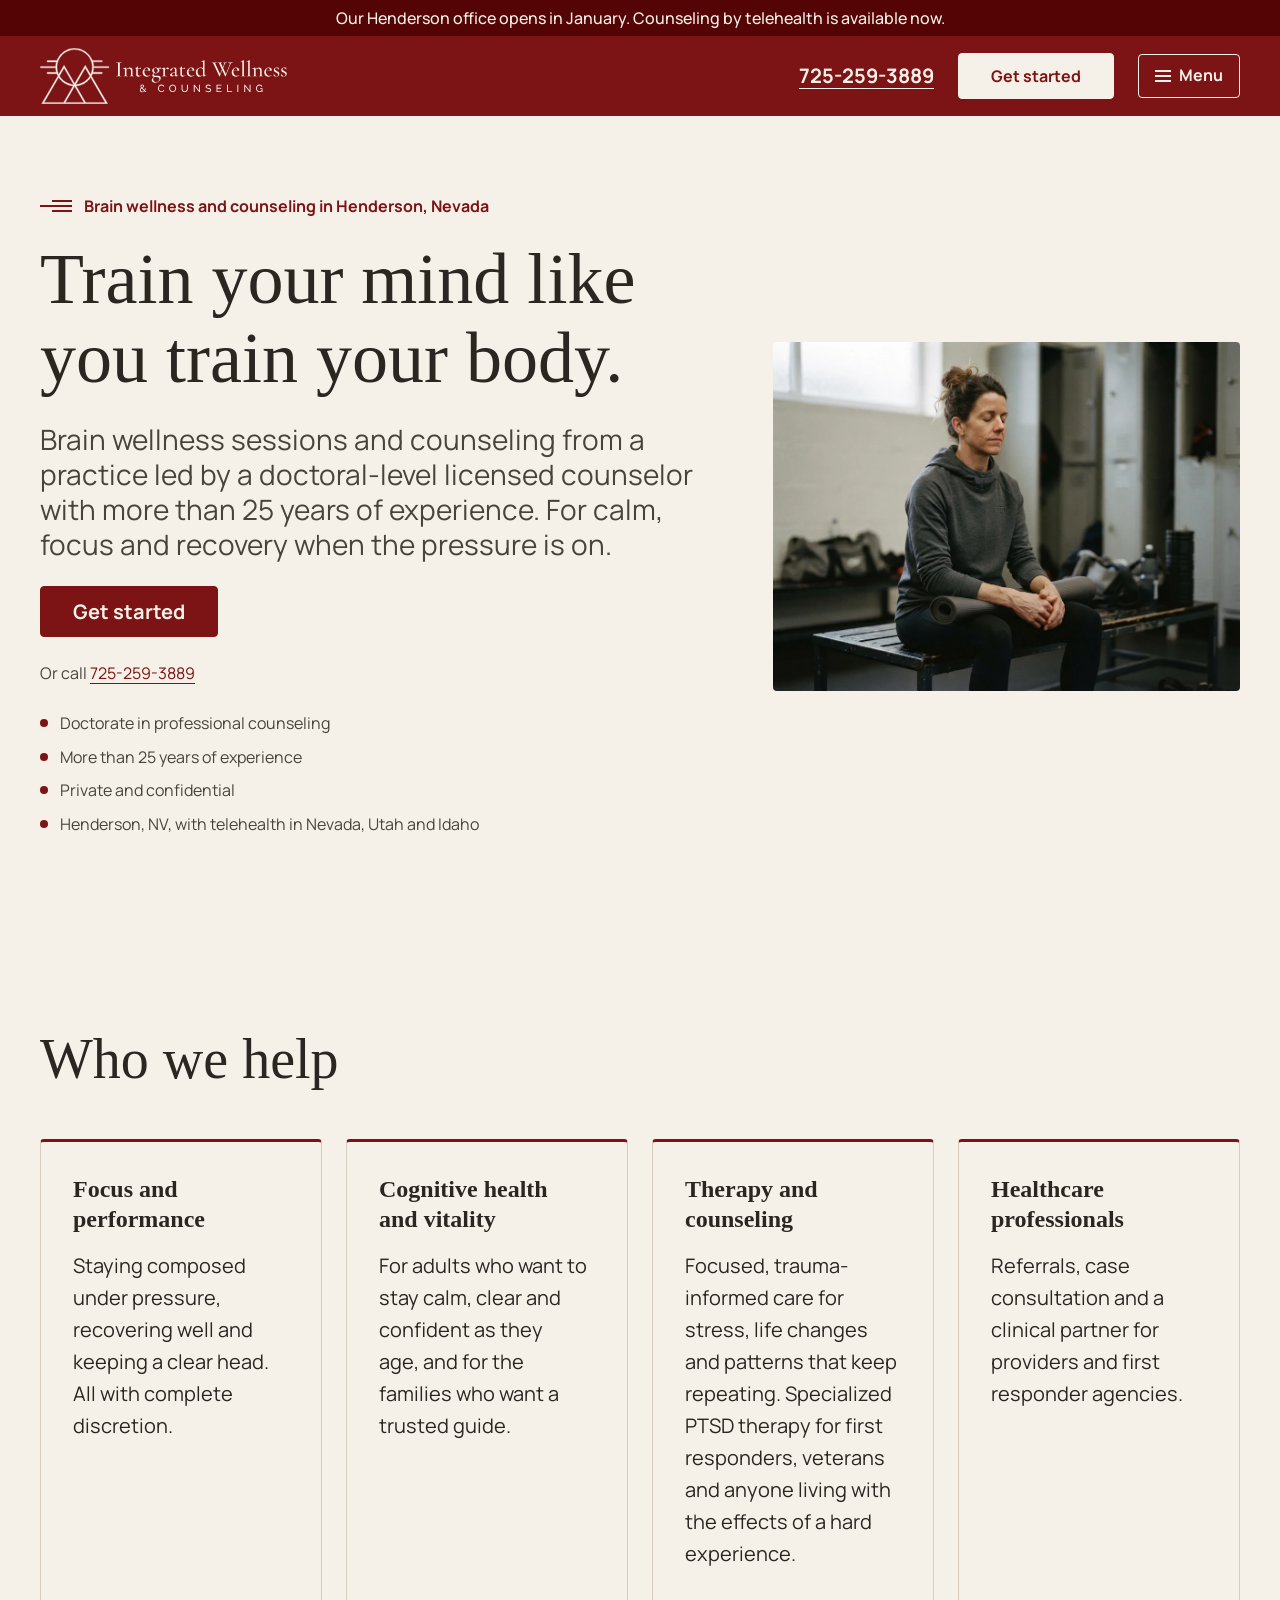
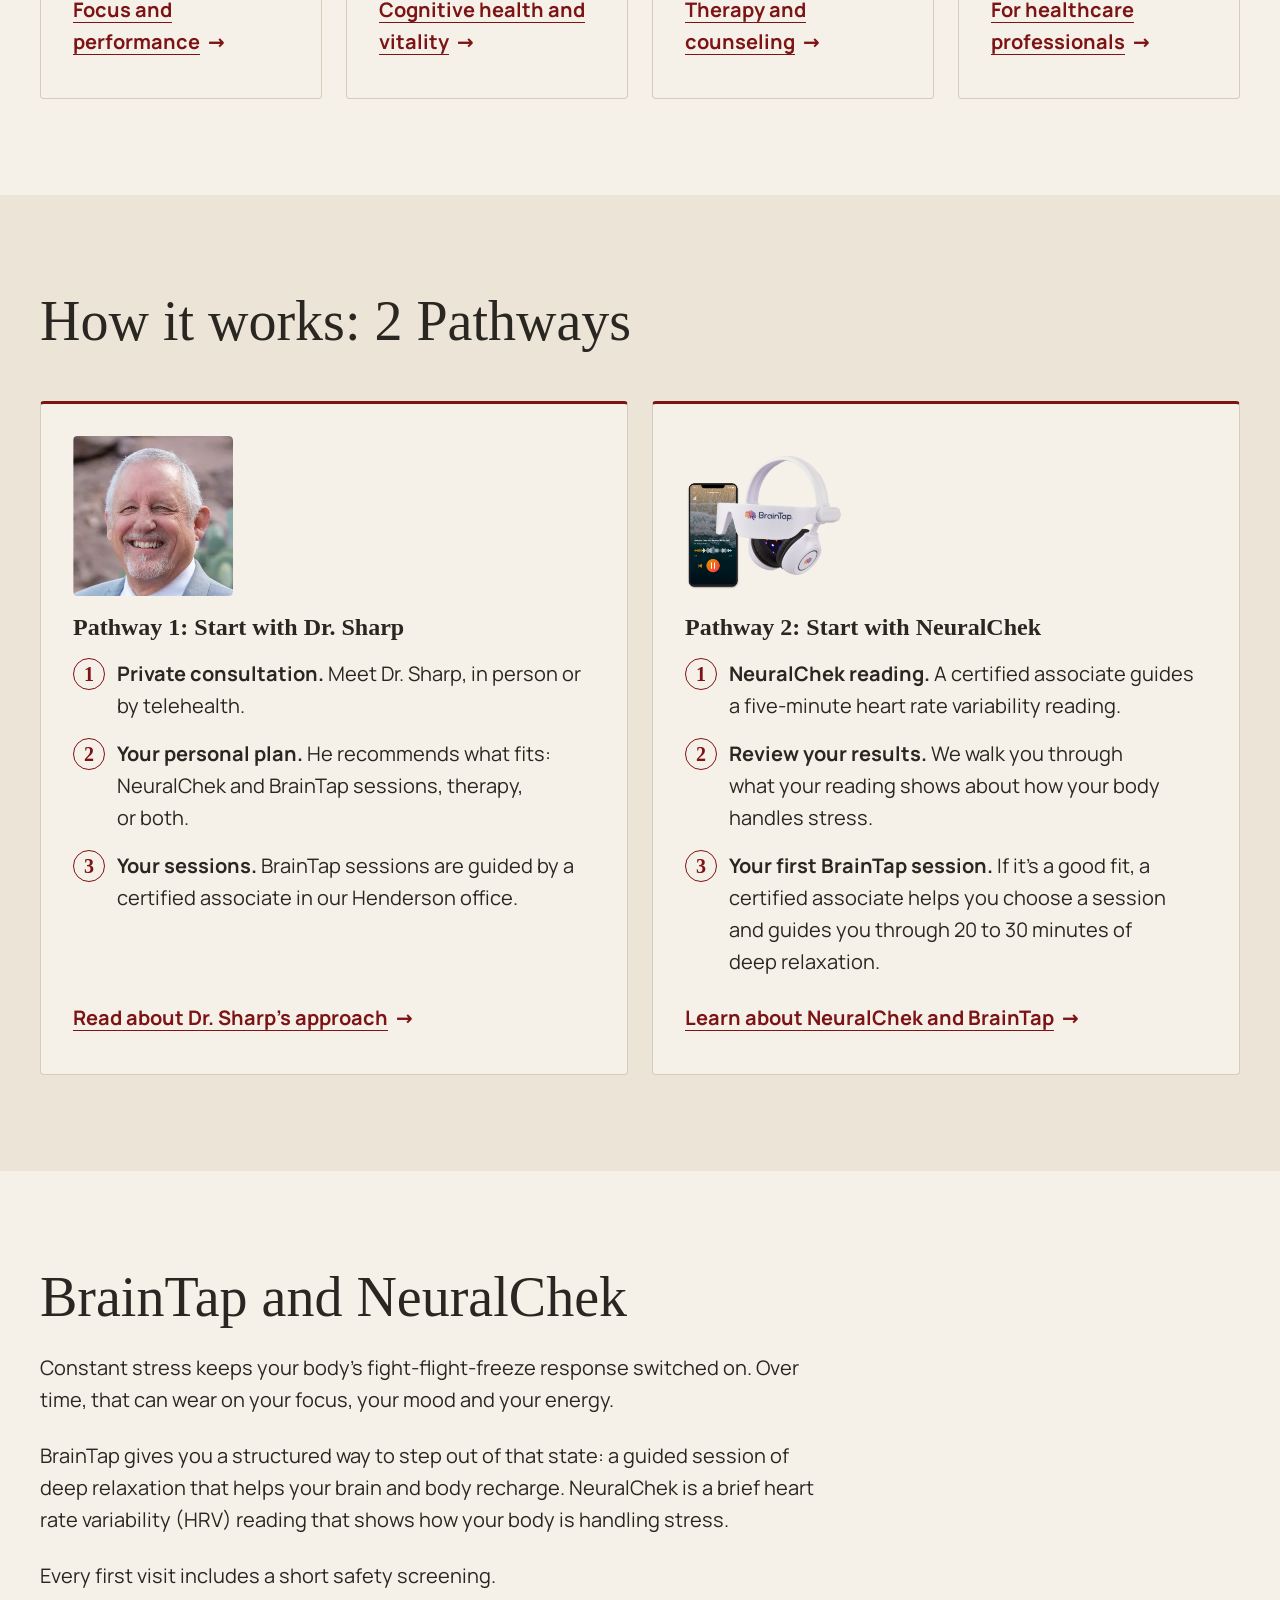
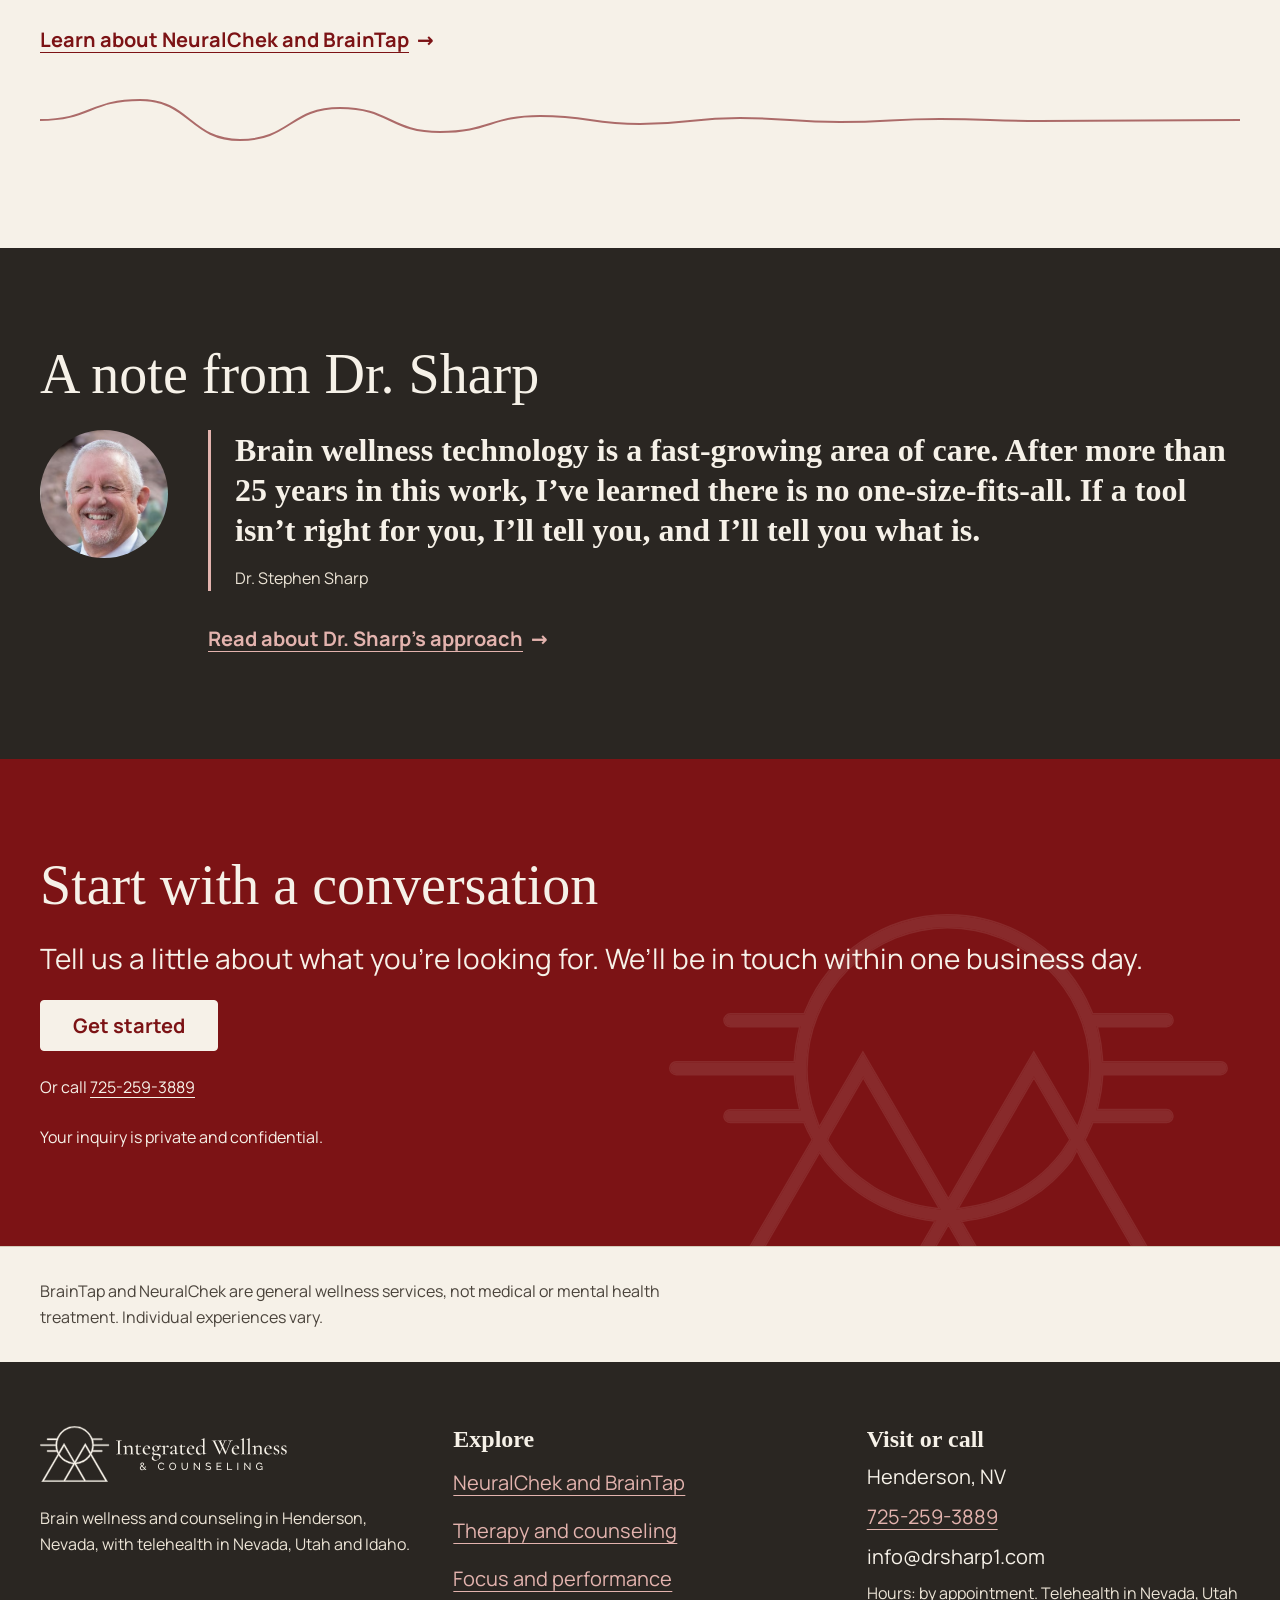
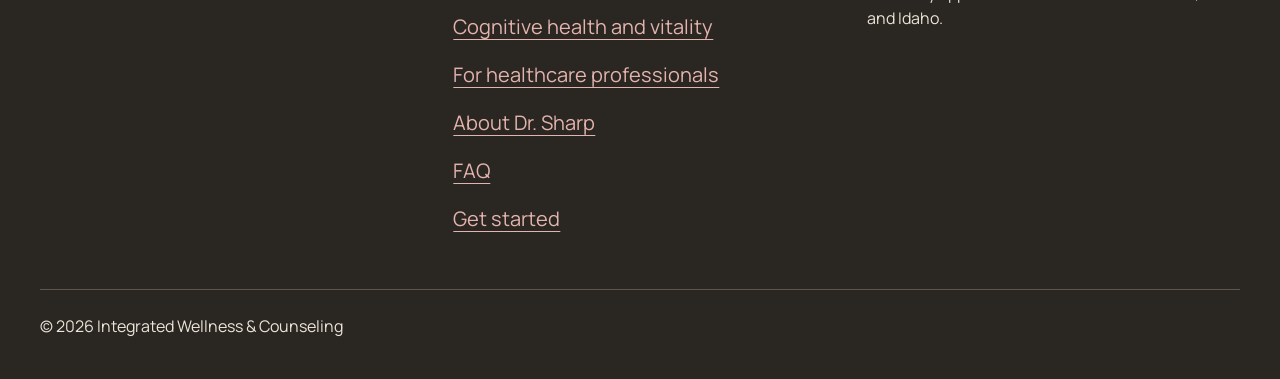
==== index.html @ 3d9bcf51 "AI images" ====
<!doctype html>
<html lang="en">
<head>
  <meta charset="utf-8">
  <meta name="viewport" content="width=device-width, initial-scale=1, viewport-fit=cover">
  <title>Brain Wellness and Counseling in Henderson, NV | Dr. Stephen Sharp</title>
  <meta name="claude:viewport-fit-sides" content="cover">
  <meta name="description" content="Brain wellness sessions (NeuralChek and BrainTap) and counseling with Dr. Stephen Sharp, a doctoral-level licensed counselor in Henderson, Nevada. Telehealth in Nevada, Utah and Idaho.">
  <link rel="canonical" href="https://drsharp.org/">
  <meta name="theme-color" content="#7c1315">
  <meta name="format-detection" content="telephone=no">

  <link rel="preload" href="assets/fonts/cormorant-garamond-var.woff2" as="font" type="font/woff2" crossorigin>
  <link rel="preload" href="assets/fonts/manrope-var.woff2" as="font" type="font/woff2" crossorigin>
  <link rel="stylesheet" href="assets/css/styles.css">
  <script src="assets/js/main.js" defer></script>

  <link rel="icon" href="favicon.ico" sizes="32x32">
  <link rel="apple-touch-icon" href="apple-touch-icon.png">
  <link rel="manifest" href="site.webmanifest">

  <!-- TODO: add assets/img/og-image.jpg (1200x630) before launch -->
  <meta property="og:type" content="website">
  <meta property="og:site_name" content="Integrated Wellness &amp; Counseling">
  <meta property="og:title" content="Train your mind like you train your body">
  <meta property="og:description" content="Brain wellness sessions (NeuralChek and BrainTap) and counseling with Dr. Stephen Sharp, a doctoral-level licensed counselor in Henderson, Nevada. Telehealth in Nevada, Utah and Idaho.">
  <meta property="og:url" content="https://drsharp.org/">
  <meta property="og:image" content="https://drsharp.org/assets/img/og-image.jpg">
  <meta property="og:locale" content="en_US">
  <meta name="twitter:card" content="summary_large_image">
  <script type="application/ld+json">
  {
    "@context": "https://schema.org",
    "@type": "LocalBusiness",
    "@id": "https://drsharp.org/#practice",
    "name": "Integrated Wellness & Counseling",
    "description": "Brain wellness sessions (NeuralChek and BrainTap) and counseling in Henderson, Nevada, with telehealth in Nevada, Utah and Idaho.",
    "url": "https://drsharp.org/",
    "logo": "https://drsharp.org/assets/img/logo.png",
    "telephone": "+1-725-259-3889",
    "faxNumber": "+1-928-496-2093",
    "address": {
      "@type": "PostalAddress",
      "addressLocality": "Henderson",
      "addressRegion": "NV",
      "addressCountry": "US"
    },
    "areaServed": [
      {
        "@type": "State",
        "name": "Nevada"
      },
      {
        "@type": "State",
        "name": "Utah"
      },
      {
        "@type": "State",
        "name": "Idaho"
      }
    ],
    "paymentAccepted": "Credit card, PayPal, Zelle, Venmo",
    "founder": {
      "@id": "https://drsharp.org/about.html#dr-sharp"
    }
  }
  </script>
</head>
<body>
  <a class="skip-link" href="#main">Skip to main content</a>

  <div class="site-banner"><p class="container">Our Henderson office opens in January. Counseling by telehealth is available now.</p></div>
  <!-- CONFIRM: January opening -->
  <header class="site-header theme-brand">
    <div class="container site-header__bar">
      <!-- Mark alone on phones, full logo from 768px; the browser loads only one -->
      <a class="site-header__logo" href="index.html">
        <picture>
          <source media="(min-width: 48em)" srcset="assets/img/logo-reversed.svg" width="332" height="75">
          <img src="assets/img/mark-reversed.svg" alt="Integrated Wellness &amp; Counseling, home" width="93" height="75">
        </picture>
      </a>

      <button class="menu-toggle" type="button" aria-expanded="false" aria-controls="site-nav" hidden>
        <span class="menu-toggle__icon" aria-hidden="true"></span>
        Menu
      </button>

      <nav class="site-nav" id="site-nav" aria-label="Main">
        <ul class="site-nav__list" role="list">
          <li><a href="neuralchek-braintap.html">NeuralChek and BrainTap</a></li><li><a href="therapy-counseling.html">Therapy</a></li><li class="nav-group"><button class="nav-group__toggle" type="button" aria-expanded="true" aria-controls="nav-who">Who we help</button><ul class="nav-group__list" id="nav-who" role="list"><li><a href="focus-performance.html">Focus and performance</a></li><li><a href="cognitive-health.html">Cognitive health and vitality</a></li><li><a href="healthcare-professionals.html">For healthcare professionals</a></li></ul></li><li><a href="about.html">About</a></li><li><a href="faq.html">FAQ</a></li>
          <li class="site-nav__cta"><a class="btn" href="get-started.html">Get started</a></li>
        </ul>
      </nav>

      <a class="site-header__call" href="tel:+17252593889">725-259-3889</a>

      <a class="btn site-header__cta" href="get-started.html">Get started</a>
    </div>
  </header>

  <main id="main">
<section class="hero" aria-labelledby="page-title">
  <div class="container split split--wide-text">
    <div class="stack">
      <p class="eyebrow">Brain wellness and counseling in Henderson, Nevada</p>
      <h1 id="page-title">Train your mind like you train your body.</h1>
      <p class="lead">Brain wellness sessions and counseling from a practice led by a doctoral-level licensed counselor with more than 25 years of experience. For calm, focus and recovery when the pressure is on.</p>
      <div class="cluster"><a class="btn" href="get-started.html">Get started</a></div>
      <p class="meta">Or call <a href="tel:+17252593889">725-259-3889</a></p>
      <ul class="ticks ticks--compact" role="list"><li><span>Doctorate in professional counseling</span></li><li><span>More than 25 years of experience</span></li><li><span>Private and confidential</span></li><li><span>Henderson, NV, with telehealth in Nevada, Utah and Idaho</span></li></ul>
    </div>
    <picture class="photo">
      <img
        src="assets/img/calm still adult.webp"
        alt="Woman relaxed at the gym, after a hard session of yoga"
        loading="lazy" decoding="async">
    </picture>
  </div>
</section>
<section class="section" aria-labelledby="who-title">
  <div class="container">
<div class="stack section-head"><h2 id="who-title">Who we help</h2></div>
    <ul class="grid grid--narrow" role="list">
      <li class="card stack"><h3>Focus and performance</h3><p>Staying composed under pressure, recovering well and keeping a clear head. All with complete discretion.</p><a class="link-arrow" href="focus-performance.html">Focus and performance</a></li>
      <li class="card stack"><h3>Cognitive health and vitality</h3><p>For adults who want to stay calm, clear and confident as they age, and for the families who want a trusted guide.</p><a class="link-arrow" href="cognitive-health.html">Cognitive health and vitality</a></li>
      <li class="card stack"><h3>Therapy and counseling</h3><p>Focused, trauma-informed care for stress, life changes and patterns that keep repeating. Specialized PTSD therapy for first responders, veterans and anyone living with the effects of a hard experience.</p><a class="link-arrow" href="therapy-counseling.html">Therapy and counseling</a></li>
      <li class="card stack"><h3>Healthcare professionals</h3><p>Referrals, case consultation and a clinical partner for providers and first responder agencies.</p><a class="link-arrow" href="healthcare-professionals.html">For healthcare professionals</a></li>
    </ul>
  </div>
</section>
<section class="section theme-alt" aria-labelledby="pathways-title">
  <div class="container">
<div class="stack section-head"><h2 id="pathways-title">How it works: 2 Pathways</h2></div><ul class="grid" role="list">
      <li class="card stack">
        <div class="card__media">
          <picture class="photo frame-card">
            <img
              src="assets/img/dr-sharp.webp"
              srcset="assets/img/dr-sharp-160.webp 160w,
                      assets/img/dr-sharp-320.webp 320w,
                      assets/img/dr-sharp.webp 430w"
              sizes="16rem"
              alt="Dr. Stephen Sharp"
              width="430" height="430"
              loading="lazy" decoding="async">
          </picture>
        </div>
        <h3>Pathway 1: Start with Dr. Sharp</h3><ol class="steps steps--compact" role="list"><li class="steps__item"><p><strong>Private consultation.</strong> Meet Dr. Sharp, in person or by telehealth.</p></li><li class="steps__item"><p><strong>Your personal plan.</strong> He recommends what fits: NeuralChek and BrainTap sessions, therapy, or both.</p></li><li class="steps__item"><p><strong>Your sessions.</strong> BrainTap sessions are guided by a certified associate in our Henderson office.</p></li></ol><a class="link-arrow" href="about.html">Read about Dr. Sharp’s approach</a></li>
      <li class="card stack">
        <div class="card__media">
          <picture class="photo frame-card">
            <img
              src="assets/img/BT Headset & App.png"
              sizes="16rem"
              alt="BrainTap headset product"
              width="430" height="430"
              loading="lazy" decoding="async">
          </picture>
        </div>
        <h3>Pathway 2: Start with NeuralChek</h3><ol class="steps steps--compact" role="list"><li class="steps__item"><p><strong>NeuralChek reading.</strong> A certified associate guides a five-minute heart rate variability reading.</p></li><li class="steps__item"><p><strong>Review your results.</strong> We walk you through what your reading shows about how your body handles stress.</p></li><li class="steps__item"><p><strong>Your first BrainTap session.</strong> If it’s a good fit, a certified associate helps you choose a session and guides you through 20 to 30 minutes of deep relaxation.</p></li></ol><!-- CONFIRM: BrainTap certifies the 'certified associates' --><a class="link-arrow" href="neuralchek-braintap.html">Learn about NeuralChek and BrainTap</a></li>
    </ul>
  </div>
</section>
<section class="section" aria-labelledby="bt-title">
  <div class="container">
    <div class="stack">
      <div class="stack">
        <h2 id="bt-title">BrainTap and NeuralChek</h2>
        <p>Constant stress keeps your body’s fight-flight-freeze response switched on. Over time, that can wear on your focus, your mood and your energy.</p>
        <p>BrainTap gives you a structured way to step out of that state: a guided session of deep relaxation that helps your brain and body recharge. NeuralChek is a brief heart rate variability (HRV) reading that shows how your body is handling stress.</p>
        <p>Every first visit includes a short safety screening.</p>
        <a class="link-arrow" href="neuralchek-braintap.html">Learn about NeuralChek and BrainTap</a>
      </div>
      <svg class="wave" viewBox="0 0 600 64" preserveAspectRatio="none" aria-hidden="true" focusable="false"><path d="M0 32 C 25 32 25 12 50 12 S 75 52 100 52 S 125 20 150 20 S 175 44 200 44 S 225 28 250 28 S 275 36 300 36 S 325 30 350 30 S 375 34 400 34 S 425 31 450 31 S 475 33 500 33 S 550 32 600 32" fill="none" stroke="currentColor" stroke-width="2" vector-effect="non-scaling-stroke"/></svg>
    </div>
  </div>
</section>
<section class="section theme-inverse" aria-labelledby="note-title">
  <div class="container">
    <div class="stack">
      <h2 id="note-title">A note from Dr. Sharp</h2>
      <div class="byline-photo">
        <picture class="photo photo--circle frame-note"><source type="image/avif" srcset="assets/img/dr-sharp.avif 430w, assets/img/dr-sharp-320.avif 320w, assets/img/dr-sharp-160.avif 160w" sizes="12.8rem"><source type="image/webp" srcset="assets/img/dr-sharp.webp 430w, assets/img/dr-sharp-320.webp 320w, assets/img/dr-sharp-160.webp 160w" sizes="12.8rem"><img src="assets/img/dr-sharp.jpg" srcset="assets/img/dr-sharp.jpg 430w, assets/img/dr-sharp-320.jpg 320w, assets/img/dr-sharp-160.jpg 160w" sizes="12.8rem" alt="" width="430" height="430" loading="lazy" decoding="async"></picture>
        <div class="stack">
        <blockquote class="note stack">
          <p class="note__quote">Brain wellness technology is a fast-growing area of care. After more than 25 years in this work, I’ve learned there is no one-size-fits-all. If a tool isn’t right for you, I’ll tell you, and I’ll tell you what is.</p>
          <footer class="meta">Dr. Stephen Sharp</footer>
        </blockquote>
        <a class="link-arrow" href="about.html">Read about Dr. Sharp’s approach</a>
        </div>
      </div>
    </div>
  </div>
</section>
<section class="section theme-brand sun-band" aria-labelledby="conversation-title">
  <div class="container stack">
    <h2 id="conversation-title">Start with a conversation</h2>
    <p class="lead">Tell us a little about what you’re looking for. We’ll be in touch within one business day.</p><!-- CONFIRM: response time -->
    <div class="cluster"><a class="btn" href="get-started.html">Get started</a></div>
    <p class="meta">Or call <a href="tel:+17252593889">725-259-3889</a></p>
    <p class="meta">Your inquiry is private and confidential.</p>
  </div>
</section>
<aside class="disclaimer" aria-label="Wellness services disclaimer">
  <div class="container"><p class="meta">BrainTap and NeuralChek are general wellness services, not medical or mental health treatment. Individual experiences vary.</p></div>
</aside>
  </main>

  <footer class="site-footer theme-inverse">
    <div class="container">
      <div class="site-footer__grid">
        <div class="stack">
          <img class="site-footer__logo" src="assets/img/logo-reversed.svg" alt="Integrated Wellness &amp; Counseling" width="332" height="75" loading="lazy" decoding="async">
          <p class="meta">Brain wellness and counseling in Henderson, Nevada, with telehealth in Nevada, Utah and Idaho.</p>
        </div>
        <nav aria-labelledby="footer-nav-title" class="stack stack--tight">
          <h2 id="footer-nav-title">Explore</h2>
          <ul class="site-footer__list" role="list"><li><a href="neuralchek-braintap.html">NeuralChek and BrainTap</a></li><li><a href="therapy-counseling.html">Therapy and counseling</a></li><li><a href="focus-performance.html">Focus and performance</a></li><li><a href="cognitive-health.html">Cognitive health and vitality</a></li><li><a href="healthcare-professionals.html">For healthcare professionals</a></li><li><a href="about.html">About Dr. Sharp</a></li><li><a href="faq.html">FAQ</a></li><li><a href="get-started.html">Get started</a></li></ul>
        </nav>
        <div class="stack stack--tight">
          <h2>Visit or call</h2>
          <address class="stack stack--tight">
            <p>Henderson, NV</p>
            <p><a href="tel:+17252593889">725-259-3889</a></p>
            <p>info@drsharp1.com</p>
            <p class="meta">Hours: by appointment. Telehealth in Nevada, Utah and Idaho.</p>
          </address>
        </div>
      </div>
      <div class="site-footer__legal cluster">
        <p class="meta">&copy; 2026 Integrated Wellness &amp; Counseling</p>
        <!-- TODO: add links to privacy.html and accessibility.html once those pages exist -->
      </div>
    </div>
  </footer>
</body>
</html>
---- assets/css/styles.css ----
/* ==========================================================================
   Dr. Stephen Sharp — shared stylesheet (Concept A "Inscription")
   --------------------------------------------------------------------------
   One file for every page. Cascade layers keep specificity flat, so later
   layers win without !important or long selectors:
     reset → tokens → base → layout → components → utilities
   Units: html is 62.5%, so 1rem = 10px and 1.6rem = 16px. Every size token
   below is a multiple of 4px (0.4rem). Media queries use em, which are always
   based on the browser default (16px), not on the 62.5% root.
   Breakpoints: 48em (768px) tablet, 64em (1024px) desktop,
   84em (1344px) full header nav; 90em (1440px) four steps in a row.
   ========================================================================== */

@layer reset, tokens, base, layout, components, utilities;

/* --------------------------------------------------------------------------
   Fonts — self-hosted Latin subsets (no third-party requests, no FOIT)
   -------------------------------------------------------------------------- */
/* Variable fonts: one file per family covers every weight we use.
   The weight range is limited to the weights the design system allows. */
@font-face {
  font-family: "Cormorant Garamond";
  src: url("../fonts/cormorant-garamond-var.woff2") format("woff2-variations"),
       url("../fonts/cormorant-garamond-var.woff2") format("woff2");
  font-weight: 500 600;
  font-style: normal;
  font-display: swap;
}
@font-face {
  font-family: "Manrope";
  src: url("../fonts/manrope-var.woff2") format("woff2-variations"),
       url("../fonts/manrope-var.woff2") format("woff2");
  font-weight: 400 700;
  font-style: normal;
  font-display: swap;
}

/* --------------------------------------------------------------------------
   Reset — only what this site needs
   -------------------------------------------------------------------------- */
@layer reset {
  *, *::before, *::after { box-sizing: border-box; }
  * { margin: 0; }
  html { -webkit-text-size-adjust: 100%; text-size-adjust: 100%; }
  img, svg, picture { display: block; max-width: 100%; height: auto; }
  input, button, textarea, select { font: inherit; color: inherit; }
  ul[role="list"], ol[role="list"] { list-style: none; padding: 0; }
}

/* --------------------------------------------------------------------------
   Tokens
   Tier 1: primitives (raw values). Tier 2: semantic roles used by components.
   Components only reference tier 2, so a rebrand touches tier 1 alone.
   -------------------------------------------------------------------------- */
@layer tokens {
  :root {
    color-scheme: light;

    /* Color primitives — warm palette only, no green or sage */
    --color-maroon-700: #7c1315;   /* primary */
    --color-maroon-900: #540405;   /* primary hover / darker */
    --color-ivory: #f6f1e8;
    --color-stone: #ece4d6;
    --color-sand: #d6ccbb;
    --color-charcoal: #2a2622;
    --color-umber-600: #4a433b;
    --color-umber-500: #5e564d;
    --color-rose-200: #e3b3ae;

    /* Color roles (default context: ivory page) */
    --surface-page: var(--color-ivory);
    --surface-alt: var(--color-stone);
    --surface-brand: var(--color-maroon-700);
    --surface-inverse: var(--color-charcoal);
    --border-default: var(--color-sand);
    --border-strong: var(--color-umber-500);   /* 3:1+ for UI boundaries */

    /* Context-aware roles: redefined by .theme-* classes below */
    --text: var(--color-charcoal);
    --text-muted: var(--color-umber-600);
    --text-accent: var(--color-maroon-700);
    --link: var(--color-maroon-700);
    --link-hover: var(--color-maroon-900);
    --action-bg: var(--color-maroon-700);
    --action-bg-hover: var(--color-maroon-900);
    --action-text: var(--color-ivory);
    --focus-ring: var(--color-maroon-700);
    --rule: var(--border-default);

    /* Font families */
    --font-display: "Cormorant Garamond", Garamond, "EB Garamond", "Iowan Old Style", "Palatino Linotype", Georgia, serif;
    --font-body: "Manrope", "Segoe UI", system-ui, -apple-system, Roboto, Arial, sans-serif;

    /* Font weights — primitives (only these are shipped) */
    --weight-regular: 400;     /* Manrope: body */
    --weight-medium: 500;      /* Manrope: interface. Cormorant: large headings */
    --weight-semibold: 600;    /* Cormorant only: smaller headings */
    --weight-bold: 700;        /* Manrope only: labels, buttons, emphasis */

    /* Font-weight roles */
    --weight-heading: var(--weight-medium);        /* h1, h2 */
    --weight-heading-small: var(--weight-semibold); /* h3 and below; holds up at small sizes */
    --weight-ui: var(--weight-medium);             /* nav and secondary interface text */
    --weight-label: var(--weight-bold);            /* eyebrows, buttons, action links */

    /* Font-size scale — 4px steps starting at 16px */
    --fs-16: 1.6rem;
    --fs-20: 2rem;
    --fs-24: 2.4rem;
    --fs-28: 2.8rem;
    --fs-32: 3.2rem;
    --fs-36: 3.6rem;
    --fs-40: 4rem;
    --fs-44: 4.4rem;
    --fs-48: 4.8rem;
    --fs-56: 5.6rem;
    --fs-64: 6.4rem;
    --fs-72: 7.2rem;

    /* Font-size roles (mobile values; desktop overrides below) */
    --text-label: var(--fs-16);     /* labels, captions, meta */
    --text-body: var(--fs-20);      /* running text — brief requires 18px+ */
    --text-lead: var(--fs-24);      /* intro paragraphs */
    --text-h4: var(--fs-24);        /* minor headings, e.g. footer column titles */
    --text-h3: var(--fs-28);
    --text-h2: var(--fs-36);
    --text-display: var(--fs-48);   /* page h1 */

    /* Line heights */
    --leading-tight: 1.1;
    --leading-snug: 1.25;
    --leading-body: 1.6;

    /* Spacing scale — 4px steps */
    --space-4: 0.4rem;
    --space-8: 0.8rem;
    --space-12: 1.2rem;
    --space-16: 1.6rem;
    --space-20: 2rem;
    --space-24: 2.4rem;
    --space-32: 3.2rem;
    --space-40: 4rem;
    --space-48: 4.8rem;
    --space-64: 6.4rem;
    --space-80: 8rem;
    --space-96: 9.6rem;
    --space-128: 12.8rem;

    /* Spacing roles */
    --gutter: var(--space-20);
    --section-pad: var(--space-64);

    /* Radius scale — 2px steps (restraint: buttons and cards only) */
    --radius-2: 0.2rem;
    --radius-4: 0.4rem;
    --radius-6: 0.6rem;
    --radius-8: 0.8rem;
    --radius-pill: 99.9rem;

    /* Sizing */
    --measure: 65ch;             /* max line length for running text */
    --container: 136rem;         /* 1360px: fits the one-row header at 1440px */
    --logo-height: 4.4rem;       /* mark alone on phones; full logo (332:75) from 48em */
    --tap-target: 4.4rem;        /* 44px — above WCAG 2.2 AA 24px minimum */
    --border-width: 0.1rem;
    --focus-width: 0.3rem;

    /* Elevation (dropdown only) */
    --shadow-raised: 0 1.2rem 3.2rem rgb(42 38 34 / 0.25);

    /* Motion */
    --duration-fast: 150ms;
    --ease-out: cubic-bezier(0.2, 0.7, 0.2, 1);
  }

  @media (min-width: 48em) {
    :root { --logo-height: 5.6rem; }
  }

  @media (min-width: 64em) {
    :root {
      --gutter: var(--space-40);
      --section-pad: var(--space-96);
      --text-lead: var(--fs-28);
      --text-h3: var(--fs-32);
      --text-h2: var(--fs-56);
      --text-display: var(--fs-72);
    }
  }

  /* Color contexts — one class swaps every role for a dark or brand band */
  .theme-brand {
    --text: var(--color-ivory);
    --text-muted: var(--color-ivory);
    --text-accent: var(--color-rose-200);
    --link: var(--color-ivory);
    --link-hover: var(--color-rose-200);
    --action-bg: var(--color-ivory);
    --action-bg-hover: var(--color-stone);
    --action-text: var(--color-maroon-700);
    --focus-ring: var(--color-ivory);
    --rule: var(--color-rose-200);
    background-color: var(--surface-brand);
    color: var(--text);
  }
  .theme-inverse {
    --text: var(--color-ivory);
    --text-muted: var(--color-stone);
    --text-accent: var(--color-rose-200);
    --link: var(--color-rose-200);
    --link-hover: var(--color-ivory);
    --action-bg: var(--color-ivory);
    --action-bg-hover: var(--color-stone);
    --action-text: var(--color-maroon-700);
    --focus-ring: var(--color-rose-200);
    --rule: var(--color-umber-500);
    background-color: var(--surface-inverse);
    color: var(--text);
  }
  .theme-alt {
    --callout-bg: var(--surface-page);
    background-color: var(--surface-alt);
  }
}

/* --------------------------------------------------------------------------
   Base — element defaults
   -------------------------------------------------------------------------- */
@layer base {
  html {
    font-size: 62.5%;            /* 1rem = 10px; still scales with user settings */
    scroll-behavior: smooth;
  }

  /* Headings share one rule; size is the only difference */
  h1, h2, h3 {
    font-family: var(--font-display);
    font-weight: var(--weight-heading);
    line-height: var(--leading-snug);
    text-wrap: balance;
    color: var(--text);
  }
  h1 { font-size: var(--text-display); line-height: var(--leading-tight); }
  h2 { font-size: var(--text-h2); line-height: var(--leading-tight); }
  h3 { font-weight: var(--weight-heading-small); }
  h3 { font-size: var(--text-h3); }

  p, li { max-width: var(--measure); text-wrap: pretty; }
  strong { font-weight: var(--weight-bold); }
  address { font-style: normal; }

  a {
    color: var(--link);
    text-decoration-thickness: var(--border-width);
    text-underline-offset: 0.25em;
    transition: color var(--duration-fast) var(--ease-out);
  }
  a:hover { color: var(--link-hover); text-decoration-thickness: 0.2rem; }

  /* One focus style for every interactive element, in every color context */
  :focus-visible {
    outline: var(--focus-width) solid var(--focus-ring);
    outline-offset: var(--focus-width);
    border-radius: var(--radius-2);
  }

  @media (prefers-reduced-motion: reduce) {
    html { scroll-behavior: auto; }
    *, *::before, *::after {
      transition-duration: 0.01ms !important;
      animation-duration: 0.01ms !important;
      animation-iteration-count: 1 !important;
    }
  }
}

/* --------------------------------------------------------------------------
   Layout primitives — composable, used on every page
   -------------------------------------------------------------------------- */
@layer layout {
  .container {
    width: 100%;
    max-width: calc(var(--container) + 2 * var(--gutter));
    margin-inline: auto;
    padding-left: max(var(--gutter), env(safe-area-inset-left, 0px));
    padding-right: max(var(--gutter), env(safe-area-inset-right, 0px));
  }

  .section { padding-block: var(--section-pad); }

  /* Vertical rhythm: set --stack-gap to change spacing inside a stack */
  .stack {
    display: flex;
    flex-direction: column;
    align-items: flex-start;
    gap: var(--stack-gap, var(--space-24));
  }
  .stack--tight { --stack-gap: var(--space-8); }

  /* Horizontal group that wraps (buttons, links, chips) */
  .cluster {
    display: flex;
    flex-wrap: wrap;
    align-items: center;
    gap: var(--cluster-gap, var(--space-16));
  }

  /* Auto-fitting card grid: set --grid-min for the narrowest column */
  .grid {
    display: grid;
    grid-template-columns: repeat(auto-fit, minmax(min(100%, var(--grid-min, 28rem)), 1fr));
    gap: var(--grid-gap, var(--space-24));
  }

  .grid--narrow { --grid-min: 26rem; }
  .grid--wide { --grid-min: 30rem; }
  /* At most three columns: 5 items fall into 3 + 2 */
  .grid--3 { --grid-min: max(26rem, (100% - 2 * var(--space-24)) / 3); }

  /* Lists, grids and forms inside a stack take the full width */
  .stack > :is(.grid, .ticks, .steps, .faq, .contact-list) { align-self: stretch; }

  /* Two columns on desktop, stacked on phones */
  /* Columns align to the top; add .split--center where a photo sits beside text */
  .split {
    display: grid;
    gap: var(--space-40);
    align-items: start;
  }
  .split--center,
  .hero .split { align-items: center; }
  .split > * { min-width: 0; }
  @media (min-width: 64em) {
    .split { grid-template-columns: 1fr 1fr; gap: var(--space-80); }
    .split--wide-text { grid-template-columns: 7fr 5fr; }
  }
}

/* --------------------------------------------------------------------------
   Components
   -------------------------------------------------------------------------- */
@layer components {

  /* Site-wide notice above the header (pre-opening) */
  .site-banner {
    padding-block: var(--space-8);
    background-color: var(--color-maroon-900);
    color: var(--color-ivory);
    font-size: var(--text-label);
    font-weight: var(--weight-ui);
    line-height: var(--leading-snug);
  }
  .site-banner p { max-width: none; text-align: center;}

  /* Skip link — first focusable element on every page */
  .skip-link {
    position: absolute;
    left: var(--space-16);
    top: var(--space-16);
    z-index: 100;
    padding: var(--space-12) var(--space-20);
    background: var(--color-ivory);
    color: var(--color-maroon-700);
    font-weight: var(--weight-label);
    border-radius: var(--radius-4);
    transform: translateY(-200%);
  }
  .skip-link:focus { transform: none; }

  /* Small bold sentence-case label above headings (never all caps) */
  /* Three short rays before each label, drawn from the logo's sun */
  .eyebrow {
    display: flex;
    align-items: center;
    gap: var(--space-12);
    font-size: var(--text-label);
    font-weight: var(--weight-label);
    color: var(--text-accent);
    line-height: var(--leading-snug);
  }
  .eyebrow::before {
    content: "";
    flex-shrink: 0;
    width: var(--space-32);
    height: var(--space-12);
    background:
      linear-gradient(currentColor, currentColor) right top / var(--space-20) 0.2rem no-repeat,
      linear-gradient(currentColor, currentColor) right center / 100% 0.2rem no-repeat,
      linear-gradient(currentColor, currentColor) right bottom / var(--space-20) 0.2rem no-repeat;
  }

  .lead {
    font-size: var(--text-lead);
    line-height: var(--leading-snug);
    color: var(--text-muted);
  }

  .meta {
    font-size: var(--text-label);
    color: var(--text-muted);
  }

  /* Buttons — one base, one variant for the outline style */
  .btn {
    display: inline-flex;
    align-items: center;
    justify-content: center;
    min-height: var(--tap-target);
    padding: var(--space-12) var(--space-24);
    border: var(--border-width) solid var(--action-bg);
    border-radius: var(--radius-4);
    background-color: var(--action-bg);
    color: var(--action-text);
    font-size: var(--fs-16);
    font-weight: var(--weight-label);
    line-height: var(--leading-snug);
    text-decoration: none;
    text-align: center;
    cursor: pointer;
    transition: background-color var(--duration-fast) var(--ease-out),
                border-color var(--duration-fast) var(--ease-out),
                color var(--duration-fast) var(--ease-out);
  }
  .btn:hover {
    background-color: var(--action-bg-hover);
    border-color: var(--action-bg-hover);
    color: var(--action-text);
    text-decoration: none;
  }
  .btn--outline {
    background-color: transparent;
    border-color: currentColor;
    color: var(--link);
  }
  .btn--outline:hover { background-color: var(--action-bg); border-color: var(--action-bg); }
  @media (min-width: 48em) { .btn { font-size: var(--fs-20); padding-inline: var(--space-32); } }

  /* Text link with arrow — for "read more" style paths */
  /* Inline so the arrow stays with the last word when the text wraps;
     padding keeps the target at 44px or taller */
  .link-arrow {
    display: inline-block;
    padding-block: var(--space-8);
    font-weight: var(--weight-label);
  }
  .link-arrow::after {
    content: "→";
    display: inline-block;
    margin-left: var(--space-8);
    transition: transform var(--duration-fast) var(--ease-out);
  }
  .link-arrow:hover::after { transform: translateX(var(--space-4)); }

  /* ---------- Header ----------
     One row at every width. Order in the markup: logo, menu button, nav,
     phone, consultation button. Visual order is set with `order`.
       Phones:        mark, phone, menu button
       768px and up:  full logo, phone, menu button
       1024px and up: + consultation button
       1344px and up: full nav replaces the menu button
     The open menu drops below the row on smaller screens. */
  .site-header { position: relative; z-index: 10; }
  .site-header__bar {
    display: flex;
    align-items: center;
    flex-wrap: wrap;
    gap: var(--space-12) var(--space-16);
    padding-block: var(--space-12);
  }
  .site-header__logo { flex-shrink: 0; display: block; }
  .site-header__logo img,
  .site-footer__logo { width: auto; height: var(--logo-height); }

  .site-header__call {
    order: 1;
    margin-left: auto;
    display: inline-flex;
    align-items: center;
    min-height: var(--tap-target);
    white-space: nowrap;
    font-size: var(--fs-16);
    font-weight: var(--weight-label);
  }
  .site-header__cta { order: 2; display: none; font-size: var(--fs-16); white-space: nowrap; }

  .menu-toggle {
    order: 3;
    display: inline-flex;
    align-items: center;
    gap: var(--space-8);
    min-height: var(--tap-target);
    padding: var(--space-8) var(--space-16);
    border: var(--border-width) solid currentColor;
    border-radius: var(--radius-4);
    background: transparent;
    font-size: var(--fs-16);
    font-weight: var(--weight-label);
    cursor: pointer;
  }
  .menu-toggle__icon,
  .menu-toggle__icon::before,
  .menu-toggle__icon::after {
    display: block;
    width: 1.6rem;
    height: 0.2rem;
    background: currentColor;
    transition: transform var(--duration-fast) var(--ease-out);
  }
  .menu-toggle__icon { position: relative; }
  .menu-toggle__icon::before,
  .menu-toggle__icon::after { content: ""; position: absolute; left: 0; }
  .menu-toggle__icon::before { top: -0.5rem; }
  .menu-toggle__icon::after { top: 0.5rem; }
  [aria-expanded="true"] > .menu-toggle__icon { background: transparent; }
  [aria-expanded="true"] > .menu-toggle__icon::before { transform: translateY(0.5rem) rotate(45deg); }
  [aria-expanded="true"] > .menu-toggle__icon::after { transform: translateY(-0.5rem) rotate(-45deg); }

  .site-nav { order: 4; flex-basis: 100%; }
  .site-nav__list {
    display: flex;
    flex-direction: column;
    gap: var(--space-4);
    padding-block: var(--space-8) var(--space-16);
    border-top: var(--border-width) solid var(--rule);
  }
  .site-nav__list a {
    display: flex;
    align-items: center;
    white-space: nowrap;
    min-height: var(--tap-target);
    text-decoration: none;
  }
  .site-nav__list a:not(.btn) { font-weight: var(--weight-ui); }
  .site-nav__list a:not(.btn):hover,
  .site-nav__list a[aria-current="page"] { text-decoration: underline; }
  .site-nav__cta { margin-top: var(--space-8); }

  /* "Who we help" dropdown: a disclosure button that shows a list of links.
     Phones and tablets: expands in place inside the menu. Desktop: a panel. */
  .nav-group__toggle {
    display: flex;
    align-items: center;
    gap: var(--space-12);
    width: 100%;
    min-height: var(--tap-target);
    padding: 0;
    border: 0;
    background: transparent;
    font-weight: var(--weight-ui);
    text-align: left;
    cursor: pointer;
  }
  .nav-group__toggle::after {
    content: "";
    width: 0.8rem;
    height: 0.8rem;
    border-right: 0.2rem solid currentColor;
    border-bottom: 0.2rem solid currentColor;
    transform: translateY(-0.2rem) rotate(45deg);
    transition: transform var(--duration-fast) var(--ease-out);
  }
  .nav-group__toggle[aria-expanded="true"]::after { transform: translateY(0.2rem) rotate(-135deg); }
  .nav-group__toggle:hover,
  .nav-group__toggle.is-current { text-decoration: underline; }
  .nav-group__list {
    display: flex;
    flex-direction: column;
    gap: var(--space-4);
    padding: 0 0 var(--space-8) var(--space-20);
  }
  .nav-group__list[hidden] { display: none; }

  /* Without JS the menu stays open; JS sets data-menu to collapse it */
  .site-header[data-menu="closed"] .site-nav { display: none; }

  @media (min-width: 48em) {
    .site-header__bar { column-gap: var(--space-24); }
    .site-header__call { font-size: var(--fs-20); }
  }
  /* The consultation button moves out of the menu into the bar */
  @media (min-width: 64em) {
    .site-header__cta { display: inline-flex; }
    .site-nav__cta { display: none; }
  }
  @media (min-width: 84em) {
    .site-header__bar { flex-wrap: nowrap; column-gap: var(--space-20); }
    .site-header__cta { padding-inline: var(--space-20); }
    .menu-toggle { display: none; }
    .site-header[data-menu] .site-nav { display: block; }
    .site-nav { order: 0; flex-basis: auto; margin-left: auto; }
    .site-header__call { margin-left: 0; }
    .site-nav__list {
      flex-direction: row;
      align-items: center;
      gap: var(--space-20);
      padding: 0;
      border: 0;
    }
    .site-nav__list a,
    .nav-group__toggle { font-size: var(--fs-16); }
    .nav-group { position: relative; }
    .nav-group__toggle { width: auto; gap: var(--space-8); }
    .site-header[data-menu] .nav-group__list {
      position: absolute;
      top: calc(100% + var(--space-16));
      left: calc(var(--space-20) * -1);
      z-index: 20;
      min-width: 30rem;
      padding: var(--space-12) var(--space-20);
      border-radius: var(--radius-4);
      background-color: var(--color-maroon-900);
      box-shadow: var(--shadow-raised);
    }
  }

  /* ---------- Hero ---------- */
  .hero { padding-block: var(--space-48) var(--section-pad); }
  @media (min-width: 64em) { .hero { padding-top: var(--space-80); } }

  /* Closing band: a faint, oversized sun from the logo behind the text */
  .sun-band {
    position: relative;
    overflow: hidden;
    isolation: isolate;
  }
  .sun-band::after {
    content: "";
    position: absolute;
    z-index: -1;
    right: -6rem;
    bottom: -8rem;
    width: 32rem;
    aspect-ratio: 93 / 75;
    background: url("../img/mark-reversed.svg") center / contain no-repeat;
    opacity: 0.1;
    pointer-events: none;
  }
  @media (min-width: 64em) {
    .sun-band::after { width: 56rem; right: 4%; bottom: -12rem; }
  }

  /* ---------- Image placeholder (swap for <picture> before launch) ---------- */
  .media-placeholder {
    display: flex;
    align-items: flex-end;
    width: 100%;
    max-width: 100%;
    aspect-ratio: var(--ratio, 4 / 3);
    padding: var(--space-20);
    border: var(--border-width) dashed var(--border-strong);
    border-radius: var(--radius-4);
    background-color: var(--surface-alt);
    color: var(--color-umber-600);
    font-size: var(--text-label);
  }
  /* ---------- Photos ----------
     Every photo uses its original, uncropped file. The frame sets the shape,
     and the image fills it. Framing is set per spot under "Photo framing" below. */
  .photo {
    display: block;
    overflow: hidden;
    aspect-ratio: var(--frame-ratio, auto);
    border-radius: var(--radius-4);
  }
  .photo img {
    display: block;
    width: 100%;
    height: 100%;
    object-fit: cover;
    object-position: var(--frame-focus, 50% 50%);
    transform: scale(var(--frame-zoom, 1));
    transform-origin: var(--frame-focus, 50% 50%);
  }
  /* The headshot source is 430px wide: cap heroes so it never scales past that */
  .photo--hero { width: 100%; max-width: 43rem; }
  .photo--circle { flex-shrink: 0; width: 12.8rem; border-radius: var(--radius-pill); }

  /* ---------- Photo framing: adjust each spot here ----------
     --frame-ratio  shape of the frame: 1 / 1 square, 4 / 5 portrait, 4 / 3 landscape
     --frame-focus  the point to keep in view: "50% 50%" is the center,
                    "50% 30%" moves the view up toward the top of the head
     --frame-zoom   1 shows the whole photo; 1.2 zooms in 20% around the focus point
     Zoom crops the edges, so raise it in small steps and check the chin and hair. */
  .frame-about      { --frame-ratio: 1 / 1; --frame-focus: 50% 50%; --frame-zoom: 1; }
  .frame-healthcare { --frame-ratio: 1 / 1; --frame-focus: 50% 40%; --frame-zoom: 1; }
  .frame-card       { --frame-ratio: 1 / 1; --frame-focus: 50% 40%; --frame-zoom: 1; }
  .frame-note       { --frame-ratio: 1 / 1; --frame-focus: 50% 40%; --frame-zoom: 1; }

  /* Small square image at the top of a path card */
  .card__media {
    width: 16rem;
    max-width: 100%;
    aspect-ratio: 1;
    overflow: hidden;
    border-radius: var(--radius-4);
  }
  .card__media > * { height: 100%; }
  .card__media .media-placeholder {
    aspect-ratio: auto;
    padding: var(--space-12);
    border-radius: 0;
  }

  /* Round headshot beside a signed note: stacked on phones, side by side from 48em */
  .byline-photo {
    display: grid;
    gap: var(--space-24);
  }
  @media (min-width: 48em) {
    .byline-photo { grid-template-columns: auto 1fr; gap: var(--space-40); align-items: start; }
  }

  /* NeuralChek illustration: beats at uneven intervals over a breathing curve */
  .hrv { width: 100%; height: auto; overflow: visible; }
  .hrv path { fill: none; stroke-linecap: round; stroke-linejoin: round; }
  .hrv__grid path { stroke: var(--border-default); stroke-width: 1; stroke-dasharray: 4 6; }
  .hrv__breath { stroke: var(--border-strong); stroke-width: 2; opacity: 0.5; }
  .hrv__gaps path { stroke: var(--border-strong); stroke-width: 1.5; }
  .hrv__pulse { stroke: var(--text-accent); stroke-width: 3; }
  .hrv__dots circle { fill: var(--text-accent); }

  /* ---------- Section heading block ---------- */
  .section-head { --stack-gap: var(--space-16); margin-bottom: var(--space-48); }

  /* ---------- Path cards (audience routes) ---------- */
  .card {
    --stack-gap: var(--space-16);
    padding: var(--space-32);
    background-color: var(--surface-page);
    border: var(--border-width) solid var(--border-default);
    border-top: 0.3rem solid var(--surface-brand);
    border-radius: var(--radius-4);
  }
  .card .link-arrow,
  .card .btn { margin-top: auto; }
  .card :is(h2, h3) { font-size: var(--text-h4); }

  /* ---------- Numbered steps (a real sequence) ---------- */
  .steps {
    display: grid;
    gap: var(--space-40);
    counter-reset: step;
  }
  .steps__item {
    display: grid;
    grid-template-columns: var(--space-48) 1fr;
    gap: var(--space-16) var(--space-20);
    counter-increment: step;
    align-content: start;
  }
  .steps__item::before {
    content: counter(step);
    display: grid;
    place-items: center;
    width: var(--space-48);
    height: var(--space-48);
    border: var(--border-width) solid var(--text-accent);
    border-radius: var(--radius-pill);
    color: var(--text-accent);
    font-family: var(--font-display);
    font-weight: var(--weight-heading-small);
    font-size: var(--fs-28);
    font-variant-numeric: lining-nums;           /* full-height 1 2 3, not old-style */
    line-height: 1;                              /* no extra space above or below the number */
    text-box: trim-both cap alphabetic;          /* optional fine-tune; browsers without support ignore it */
  }
  .steps__item > * { grid-column: 2; }
  .steps__item > h3 { grid-row: 1; align-self: center; }

  /* Compact steps inside a card (pathways): one column, smaller numbers */
  .steps--compact { gap: var(--space-16); }
  .steps--compact .steps__item { grid-template-columns: var(--space-32) 1fr; gap: var(--space-12); }
  .steps--compact .steps__item::before {
    width: var(--space-32);
    height: var(--space-32);
    font-size: var(--fs-20);
  }
  .steps--compact .steps__item > p { grid-row: 1; align-self: center; }

  /* Icon in place of the number (the list stays an <ol>, so order is kept) */
  .steps--icons .steps__item::before { content: none; }
  .steps__icon {
    grid-column: 1;
    grid-row: 1;
    display: grid;
    place-items: center;
    width: var(--space-48);
    height: var(--space-48);
    border: var(--border-width) solid var(--text-accent);
    border-radius: var(--radius-pill);
    color: var(--text-accent);
  }
  .steps__icon svg { width: var(--space-32); height: var(--space-32); }
  /* Three steps sit in a row from 64em. Four steps: 2 by 2, then a row at 90em */
  @media (min-width: 48em) {
    .steps--4 { grid-template-columns: repeat(2, 1fr); }
  }
  @media (min-width: 64em) {
    .steps:not(.steps--4, .steps--compact) { grid-template-columns: repeat(3, 1fr); }
  }
  @media (min-width: 90em) {
    .steps--4 { grid-template-columns: repeat(4, 1fr); }
  }

  /* ---------- Checklist (uses for) ---------- */
  .ticks {
    display: grid;
    gap: var(--space-12) var(--space-32);
    grid-template-columns: repeat(auto-fit, minmax(min(100%, 36rem), 1fr));
  }
  .ticks li {
    display: flex;
    gap: var(--space-12);
    align-items: baseline;
  }
  .ticks--stack { grid-template-columns: 1fr; }
  .ticks--compact {
    gap: var(--space-8) var(--space-24);
    font-size: var(--text-label);
    color: var(--text-muted);
  }
  .ticks li::before {
    content: "";
    flex-shrink: 0;
    width: var(--space-8);
    height: var(--space-8);
    background-color: var(--text-accent);
    border-radius: var(--radius-pill);
    transform: translateY(-0.2rem);
  }

  /* ---------- Brainwave motif (decorative, from Concept B) ---------- */
  .wave {
    width: 100%;
    height: var(--space-64);
    color: var(--text-accent);
    opacity: 0.6;
  }

  /* ---------- Signed note from Dr. Sharp ---------- */
  .note {
    --stack-gap: var(--space-16);
    padding-left: var(--space-24);
    border-left: 0.3rem solid var(--text-accent);
  }
  .note__quote {
    font-family: var(--font-display);
    font-weight: var(--weight-heading-small);
    font-size: var(--text-h3);
    line-height: var(--leading-snug);
  }

  /* ---------- Callout: prices, safety notes, things to read first ---------- */
  .callout {
    --stack-gap: var(--space-12);
    padding: var(--space-24);
    border-left: 0.3rem solid var(--surface-brand);
    border-radius: 0 var(--radius-4) var(--radius-4) 0;
    background-color: var(--callout-bg, var(--surface-alt));
  }
  .callout h3 { font-size: var(--text-h4); }

  /* ---------- Missing facts still to supply (remove before launch) ---------- */
  .todo {
    padding-inline: var(--space-4);
    border-radius: var(--radius-2);
    background-color: var(--color-rose-200);
    color: var(--color-charcoal);
  }

  /* ---------- Wellness disclaimer at the foot of a page ---------- */
  .disclaimer {
    padding-block: var(--space-32);
    border-top: var(--border-width) solid var(--border-default);
  }

  /* ---------- FAQ: native details/summary, no script needed ---------- */
  .faq {
    max-width: 88rem;
    border-top: var(--border-width) solid var(--border-default);
  }
  .faq__item { border-bottom: var(--border-width) solid var(--border-default); }
  .faq__item summary {
    display: flex;
    align-items: center;
    justify-content: space-between;
    gap: var(--space-16);
    min-height: var(--tap-target);
    padding-block: var(--space-16);
    font-family: var(--font-display);
    font-size: var(--text-h4);
    font-weight: var(--weight-heading-small);
    line-height: var(--leading-snug);
    list-style: none;
    cursor: pointer;
  }
  .faq__item summary::-webkit-details-marker { display: none; }
  .faq__item summary::after {
    content: "+";
    flex-shrink: 0;
    color: var(--text-accent);
    font-family: var(--font-body);
    font-size: var(--fs-28);
    line-height: 1;
  }
  .faq__item[open] summary::after { content: "\2212"; }
  .faq__answer { padding-bottom: var(--space-24); }

  /* ---------- Contact details (label / value pairs) ---------- */
  .contact-list {
    display: grid;
    grid-template-columns: max-content 1fr;
    gap: var(--space-8) var(--space-24);
    margin: 0;
  }
  .contact-list dt { font-weight: var(--weight-label); }
  .contact-list dd { margin: 0; min-width: 0; }

  /* ---------- Footer ---------- */
  .site-footer { padding-block: var(--space-64) var(--space-40); }
  .site-footer__grid {
    display: grid;
    gap: var(--space-40);
    grid-template-columns: repeat(auto-fit, minmax(min(100%, 22rem), 1fr));
  }
  .site-footer h2 { font-size: var(--text-h4); font-weight: var(--weight-heading-small); }
  .site-footer__list { display: grid; gap: var(--space-4); }
  .site-footer__list a,
  .site-footer__legal a {
    display: inline-flex;
    align-items: center;
    min-height: var(--tap-target);
  }
  .site-footer__legal {
    --cluster-gap: var(--space-24);
    margin-top: var(--space-48);
    padding-top: var(--space-24);
    border-top: var(--border-width) solid var(--rule);
  }
}

/* --------------------------------------------------------------------------
   Utilities — single-purpose, used sparingly
   -------------------------------------------------------------------------- */
@layer utilities {
  .ratio-4x5 { --ratio: 4 / 5; }
  .ratio-3x2 { --ratio: 3 / 2; }

}

/* --------------------------------------------------------------------------
   Page base — deliberately outside the layers.
   Unlayered CSS always beats layered CSS, so a host or third-party stylesheet
   that styles `body` (a preview wrapper, a form or chat embed) would otherwise
   replace the ivory background and Manrope. Keep this block small.
   -------------------------------------------------------------------------- */
body {
  margin: 0;
  min-height: 100vh;
  background-color: var(--surface-page);
  color: var(--text);
  font-family: var(--font-body);
  font-weight: var(--weight-regular);
  font-size: var(--text-body);
  line-height: var(--leading-body);
  text-rendering: optimizeLegibility;
  -webkit-font-smoothing: antialiased;
}
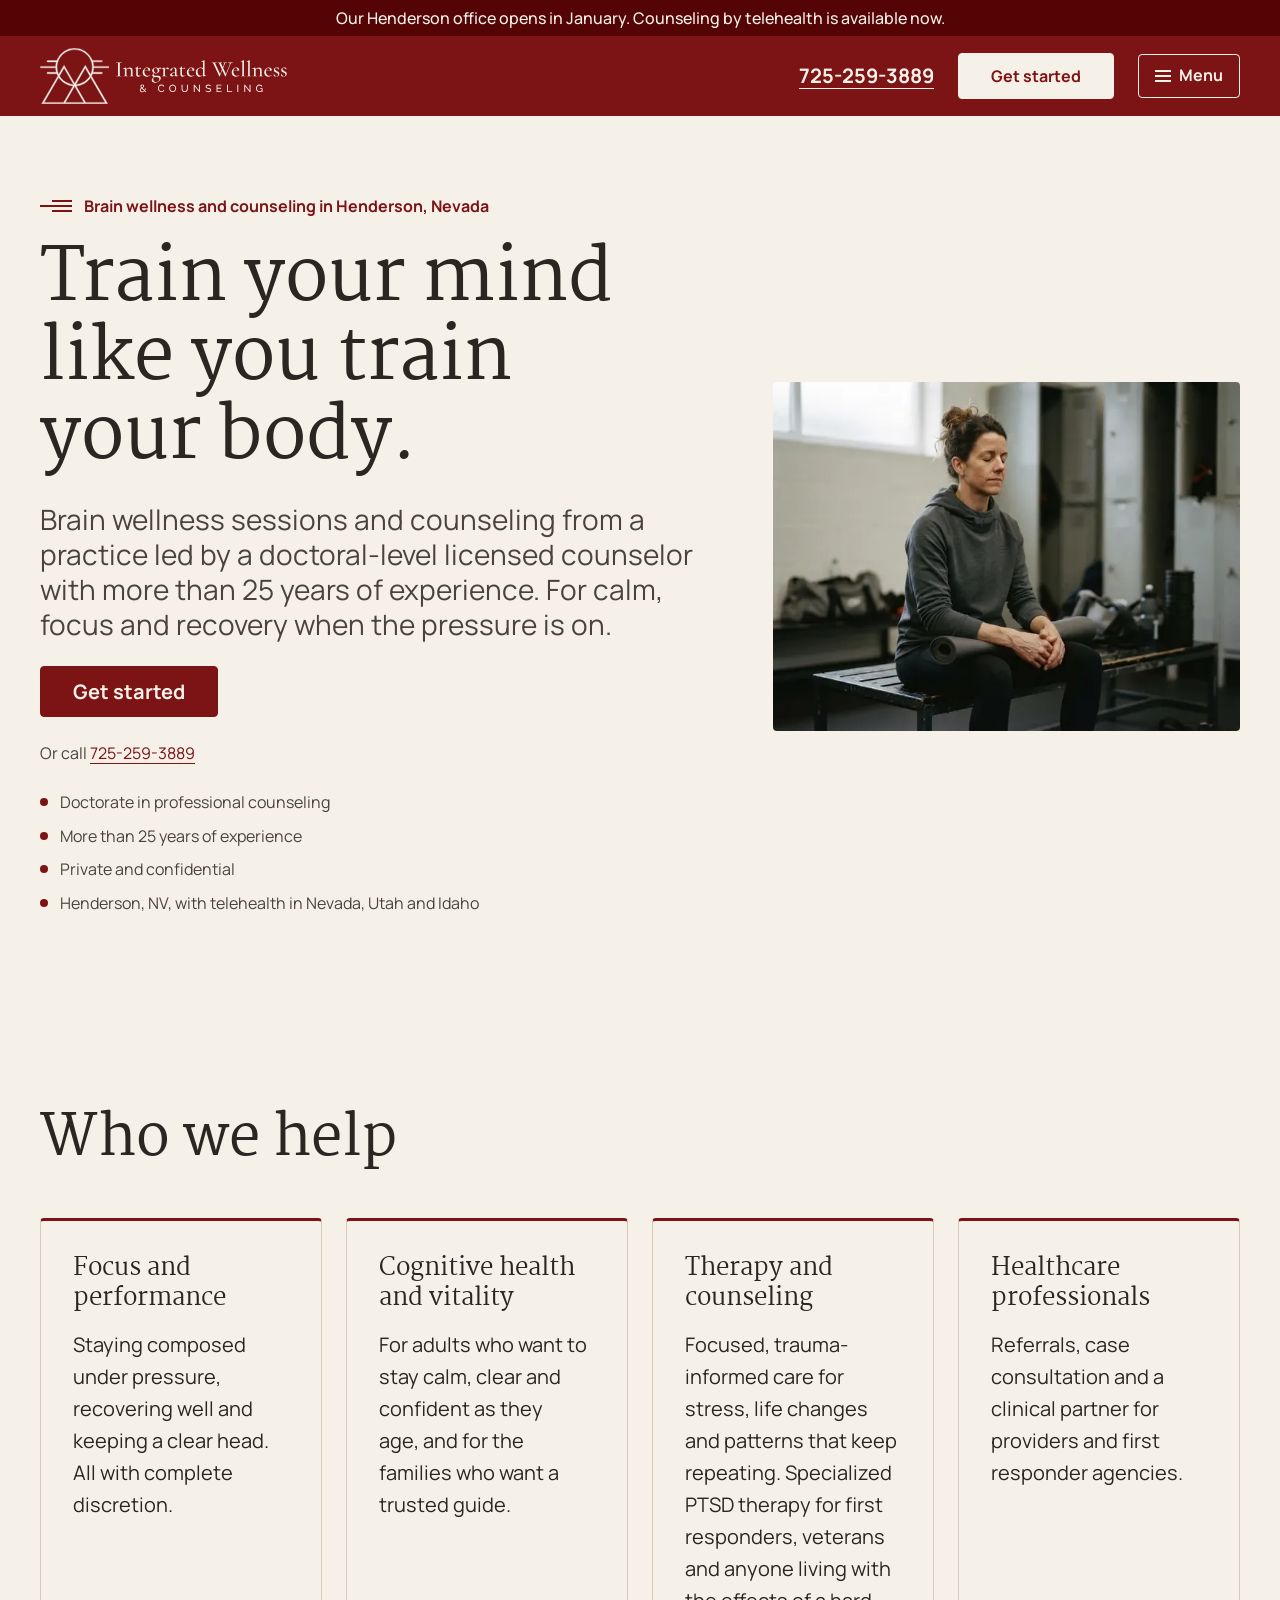
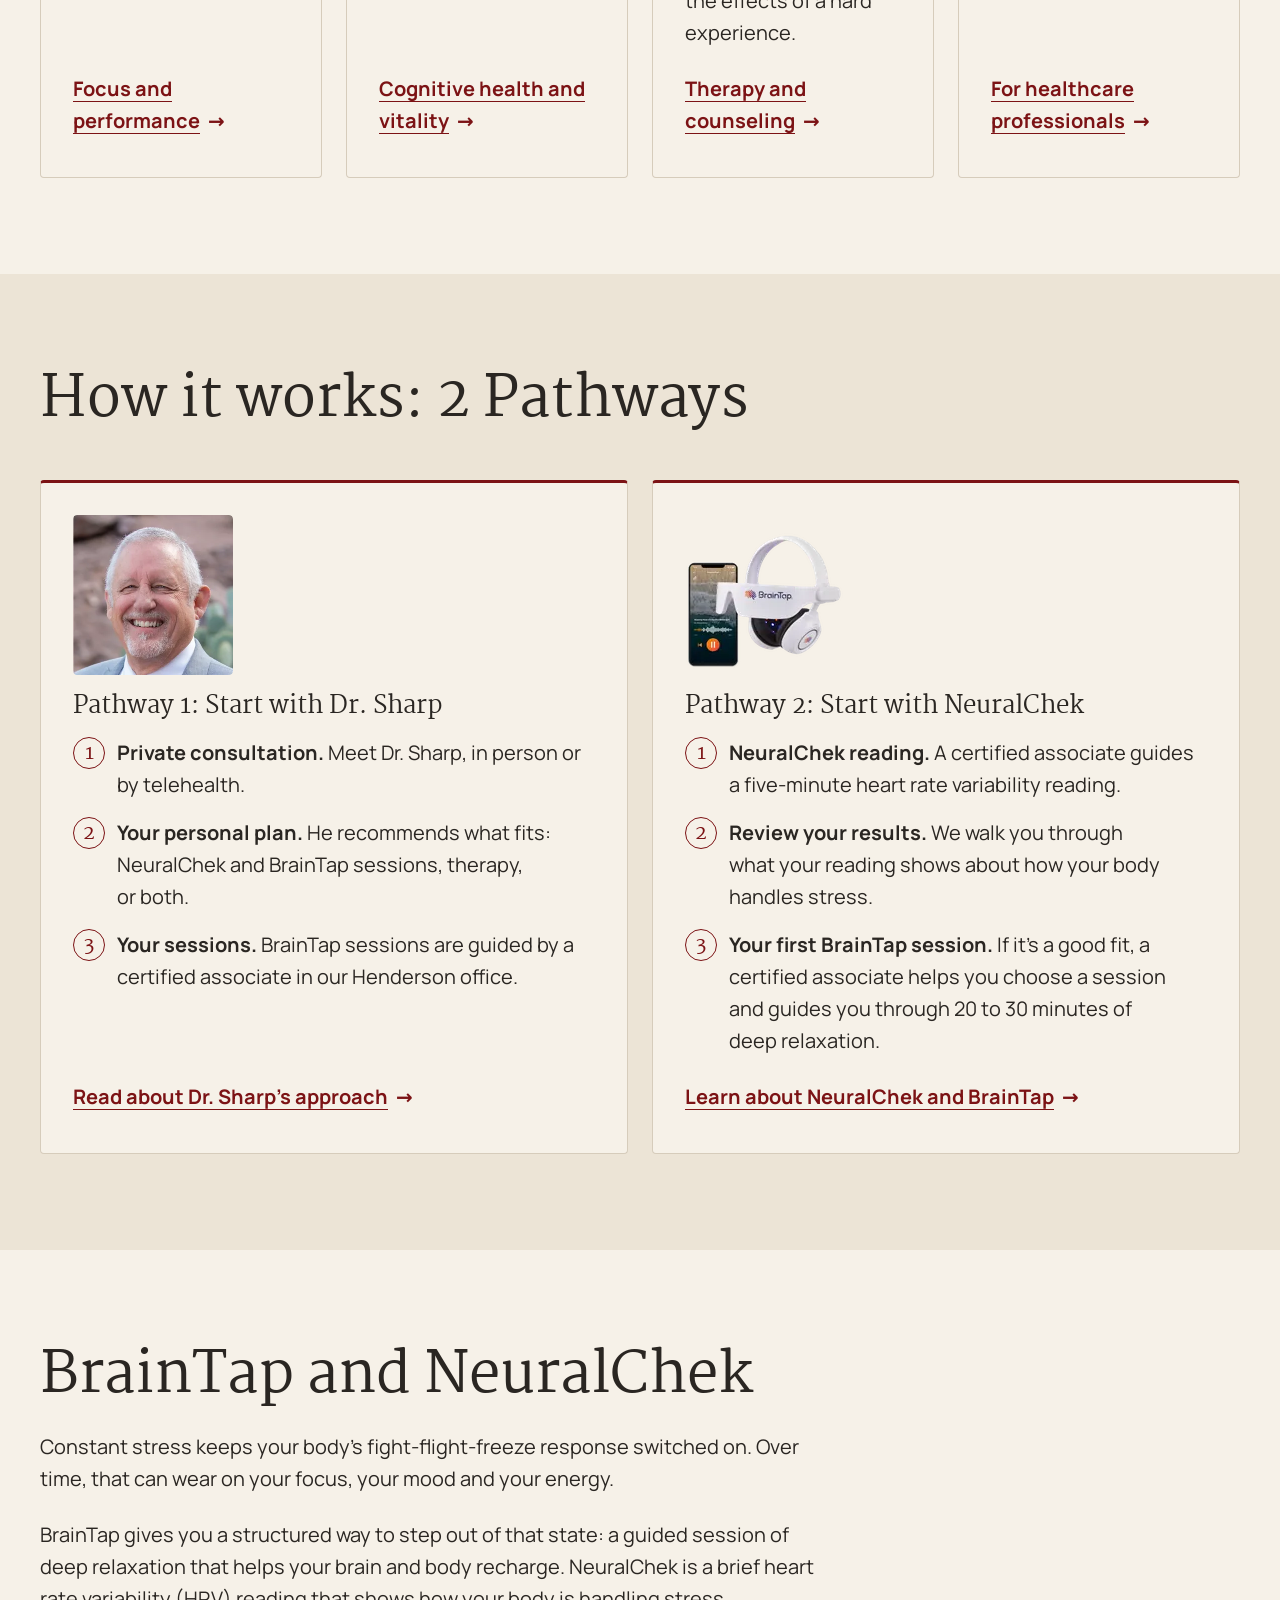
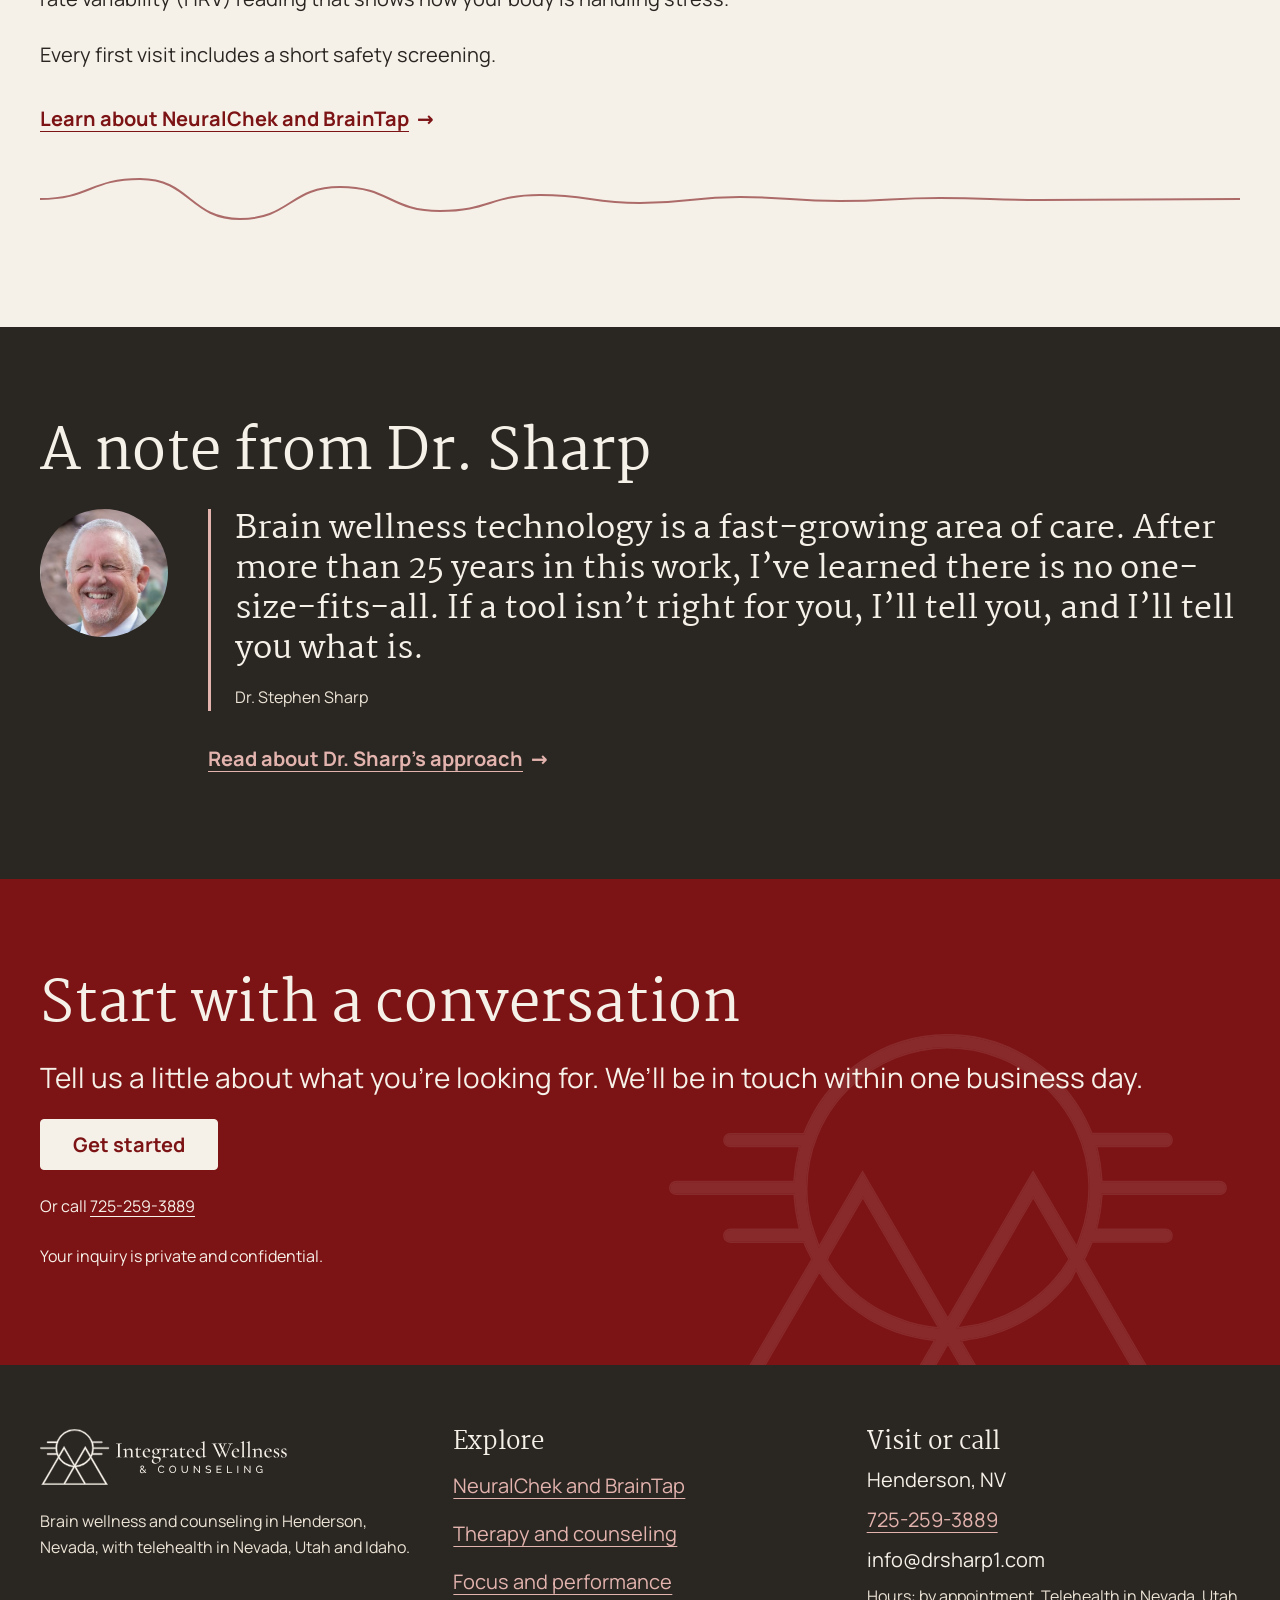
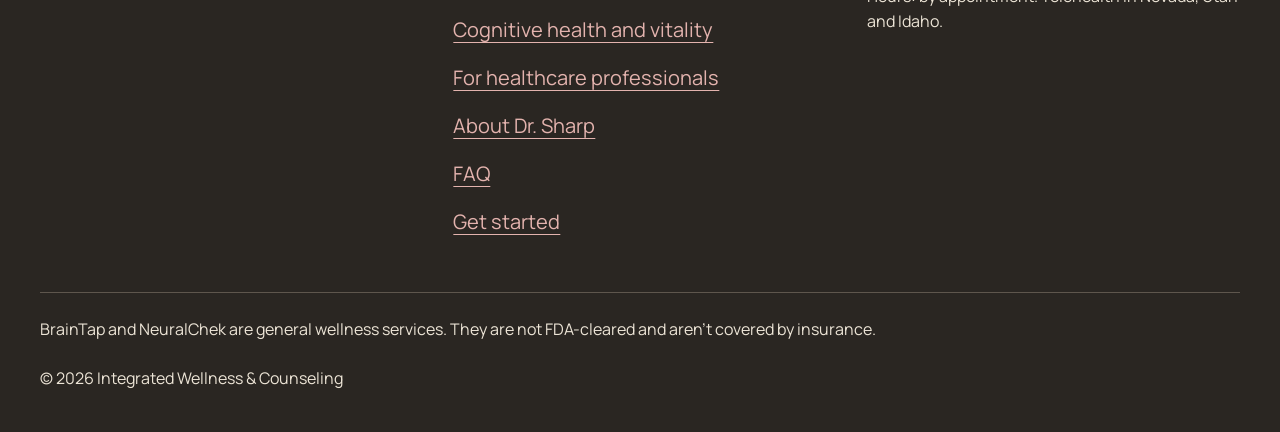
==== commit c685dc18: "content updates" ====
--- a/index.html
+++ b/index.html
@@ -10,7 +10,7 @@
   <meta name="theme-color" content="#7c1315">
   <meta name="format-detection" content="telephone=no">
 
-  <link rel="preload" href="assets/fonts/cormorant-garamond-var.woff2" as="font" type="font/woff2" crossorigin>
+  <link rel="preload" href="assets/fonts/martel-400.woff2" as="font" type="font/woff2" crossorigin>
   <link rel="preload" href="assets/fonts/manrope-var.woff2" as="font" type="font/woff2" crossorigin>
   <link rel="stylesheet" href="assets/css/styles.css">
   <script src="assets/js/main.js" defer></script>
@@ -112,9 +112,13 @@
     </div>
     <picture class="photo">
       <img
-        src="assets/img/calm still adult.webp"
+        src="assets/img/calm-still-adult-1024.webp"
+        srcset="assets/img/calm-still-adult-640.webp 640w,
+                assets/img/calm-still-adult-1024.webp 1024w"
+        sizes="(min-width: 1024px) 540px, 100vw"
         alt="Woman relaxed at the gym, after a hard session of yoga"
-        loading="lazy" decoding="async">
+        width="1024" height="765"
+        fetchpriority="high" decoding="async">
     </picture>
   </div>
 </section>
@@ -151,8 +155,10 @@
         <div class="card__media">
           <picture class="photo frame-card">
             <img
-              src="assets/img/BT Headset & App.png"
-              sizes="16rem"
+              src="assets/img/braintap-headset-app-320.webp"
+              srcset="assets/img/braintap-headset-app-160.webp 160w,
+                      assets/img/braintap-headset-app-320.webp 320w"
+              sizes="160px"
               alt="BrainTap headset product"
               width="430" height="430"
               loading="lazy" decoding="async">
@@ -202,9 +208,6 @@
     <p class="meta">Your inquiry is private and confidential.</p>
   </div>
 </section>
-<aside class="disclaimer" aria-label="Wellness services disclaimer">
-  <div class="container"><p class="meta">BrainTap and NeuralChek are general wellness services, not medical or mental health treatment. Individual experiences vary.</p></div>
-</aside>
   </main>
 
   <footer class="site-footer theme-inverse">
@@ -229,6 +232,7 @@
         </div>
       </div>
       <div class="site-footer__legal cluster">
+        <p class="meta site-footer__note">BrainTap and NeuralChek are general wellness services. They are not FDA-cleared and aren’t covered by insurance.</p>
         <p class="meta">&copy; 2026 Integrated Wellness &amp; Counseling</p>
         <!-- TODO: add links to privacy.html and accessibility.html once those pages exist -->
       </div>
--- a/assets/css/styles.css
+++ b/assets/css/styles.css
@@ -19,14 +19,6 @@
 /* Variable fonts: one file per family covers every weight we use.
    The weight range is limited to the weights the design system allows. */
 @font-face {
-  font-family: "Cormorant Garamond";
-  src: url("../fonts/cormorant-garamond-var.woff2") format("woff2-variations"),
-       url("../fonts/cormorant-garamond-var.woff2") format("woff2");
-  font-weight: 500 600;
-  font-style: normal;
-  font-display: swap;
-}
-@font-face {
   font-family: "Manrope";
   src: url("../fonts/manrope-var.woff2") format("woff2-variations"),
        url("../fonts/manrope-var.woff2") format("woff2");
@@ -34,6 +26,17 @@
   font-style: normal;
   font-display: swap;
 }
+/* Martel (headings): self-hosted Latin subset. Headings only use Regular (400),
+   so that is the only weight shipped. Add more files here if that changes. */
+@font-face {
+  font-family: "Martel";
+  src: url("../fonts/martel-400.woff2") format("woff2");
+  font-weight: 400;
+  font-style: normal;
+  font-display: swap;
+}
+
+
 
 /* --------------------------------------------------------------------------
    Reset — only what this site needs
@@ -88,17 +91,17 @@
     --rule: var(--border-default);
 
     /* Font families */
-    --font-display: "Cormorant Garamond", Garamond, "EB Garamond", "Iowan Old Style", "Palatino Linotype", Georgia, serif;
+    --font-display: "Martel", Garamond, "EB Garamond", "Iowan Old Style", "Palatino Linotype", Georgia, serif;
     --font-body: "Manrope", "Segoe UI", system-ui, -apple-system, Roboto, Arial, sans-serif;
 
     /* Font weights — primitives (only these are shipped) */
     --weight-regular: 400;     /* Manrope: body */
-    --weight-medium: 500;      /* Manrope: interface. Cormorant: large headings */
-    --weight-semibold: 600;    /* Cormorant only: smaller headings */
+    --weight-medium: 500;      /* Manrope: interface */
+    --weight-semibold: 400;    /* Martel headings (Regular; the only weight shipped) */
     --weight-bold: 700;        /* Manrope only: labels, buttons, emphasis */
 
     /* Font-weight roles */
-    --weight-heading: var(--weight-medium);        /* h1, h2 */
+    --weight-heading: var(--weight-semibold);        /* h1, h2 */
     --weight-heading-small: var(--weight-semibold); /* h3 and below; holds up at small sizes */
     --weight-ui: var(--weight-medium);             /* nav and secondary interface text */
     --weight-label: var(--weight-bold);            /* eyebrows, buttons, action links */
@@ -931,6 +934,8 @@
     align-items: center;
     min-height: var(--tap-target);
   }
+  /* Wellness note: its own full-width line above the copyright */
+  .site-footer__note { flex-basis: 100%; max-width: none; }
   .site-footer__legal {
     --cluster-gap: var(--space-24);
     margin-top: var(--space-48);
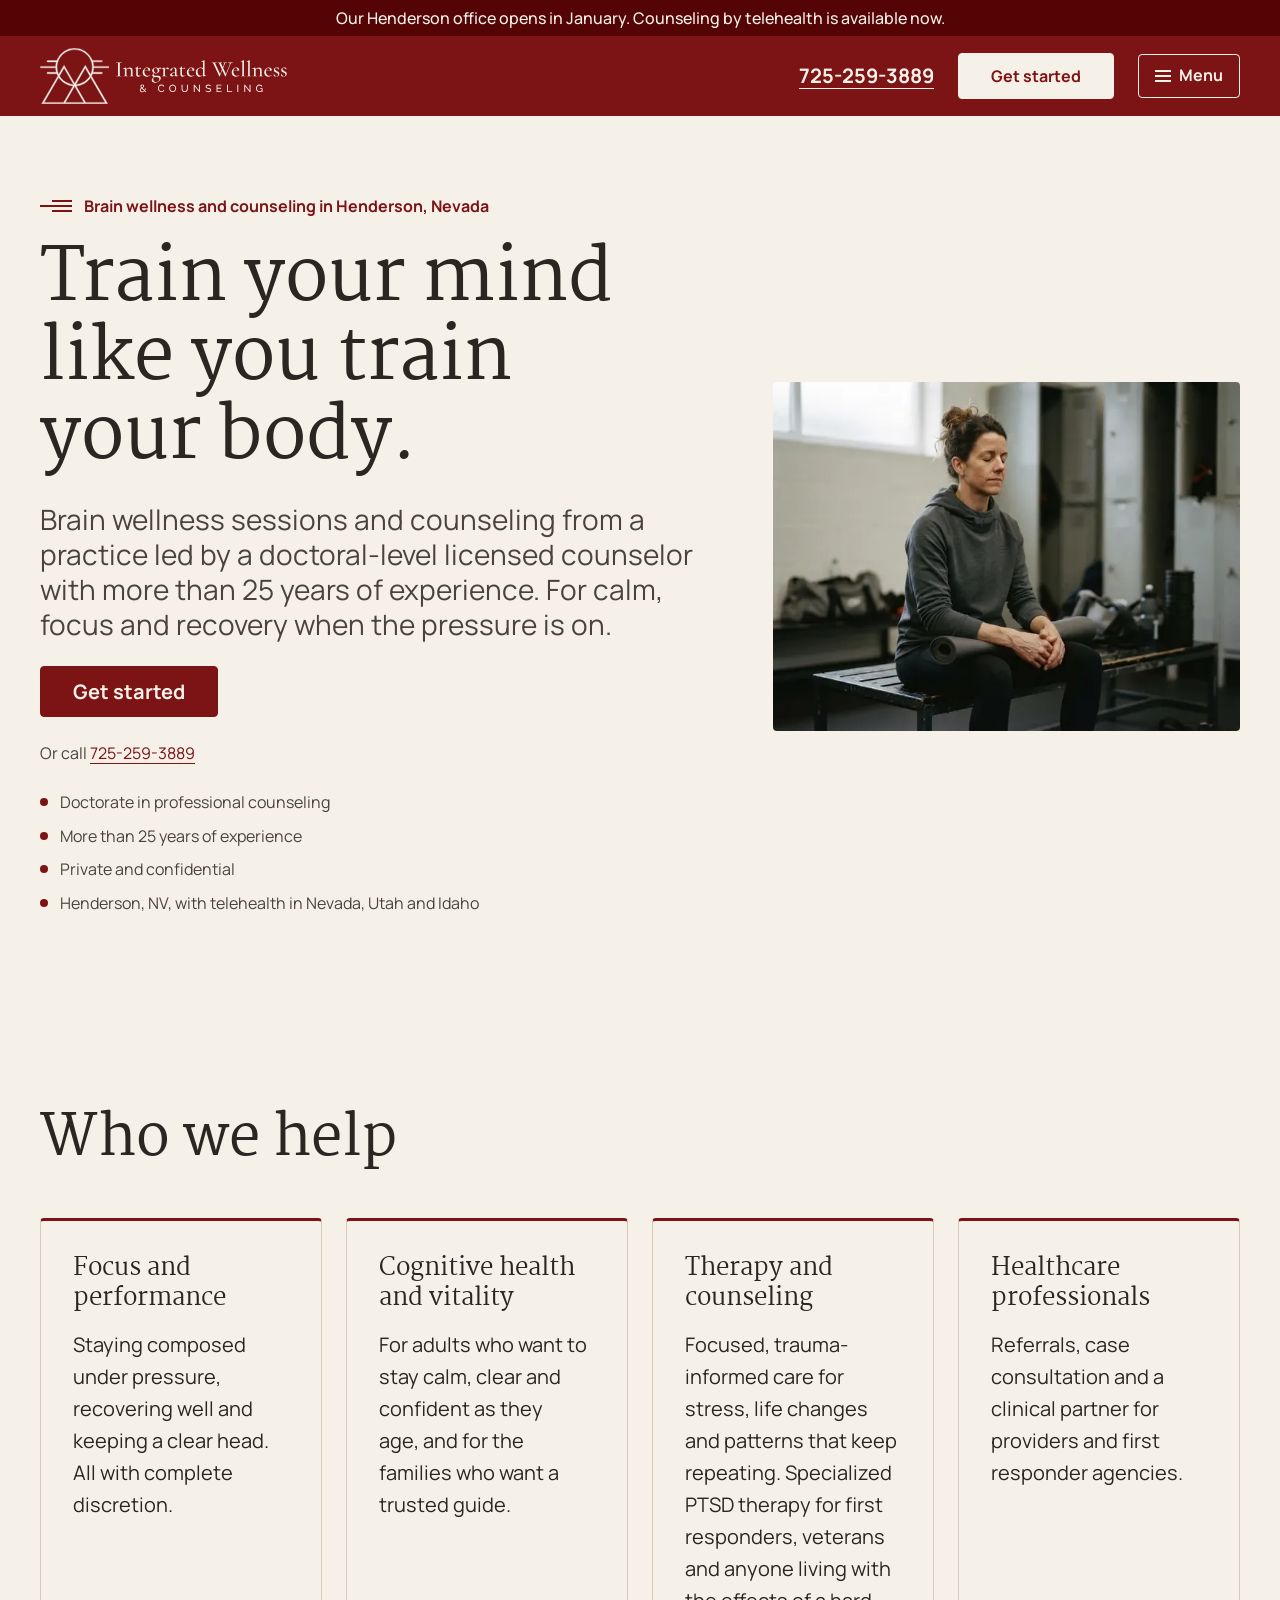
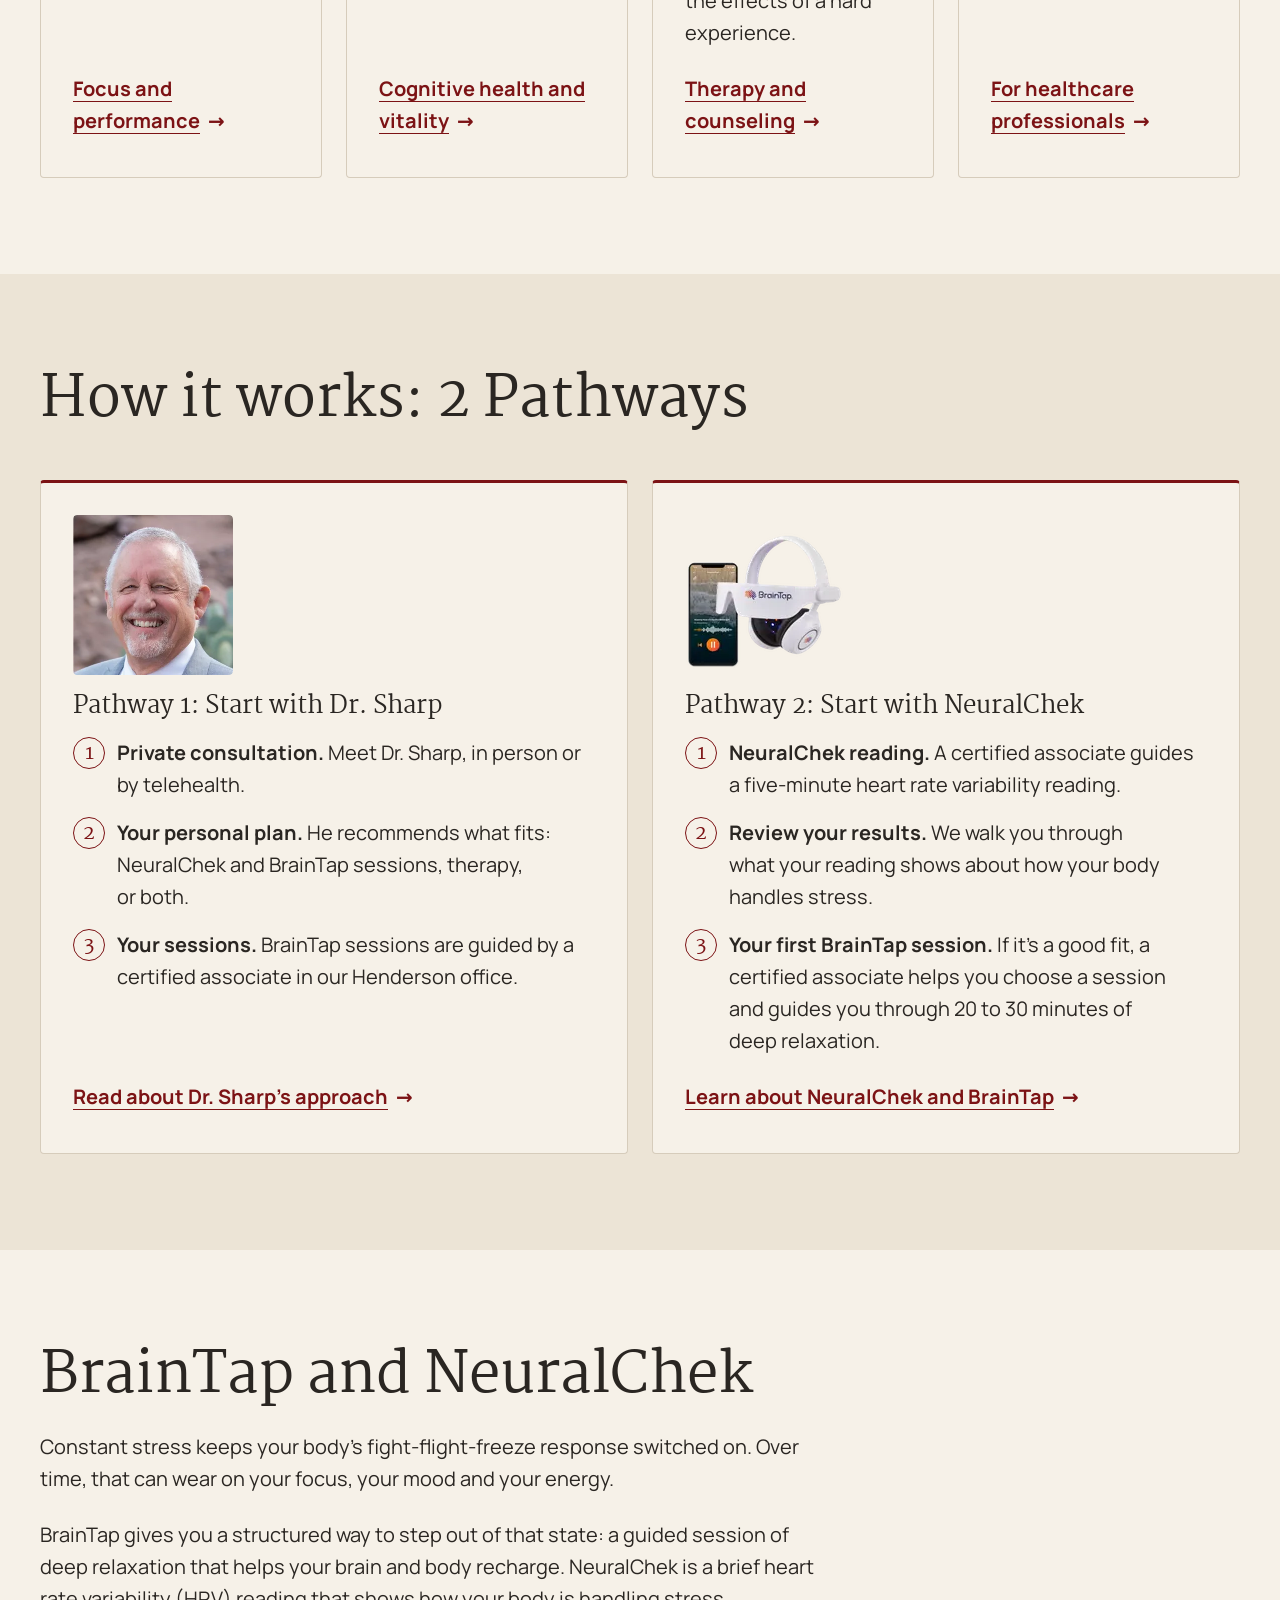
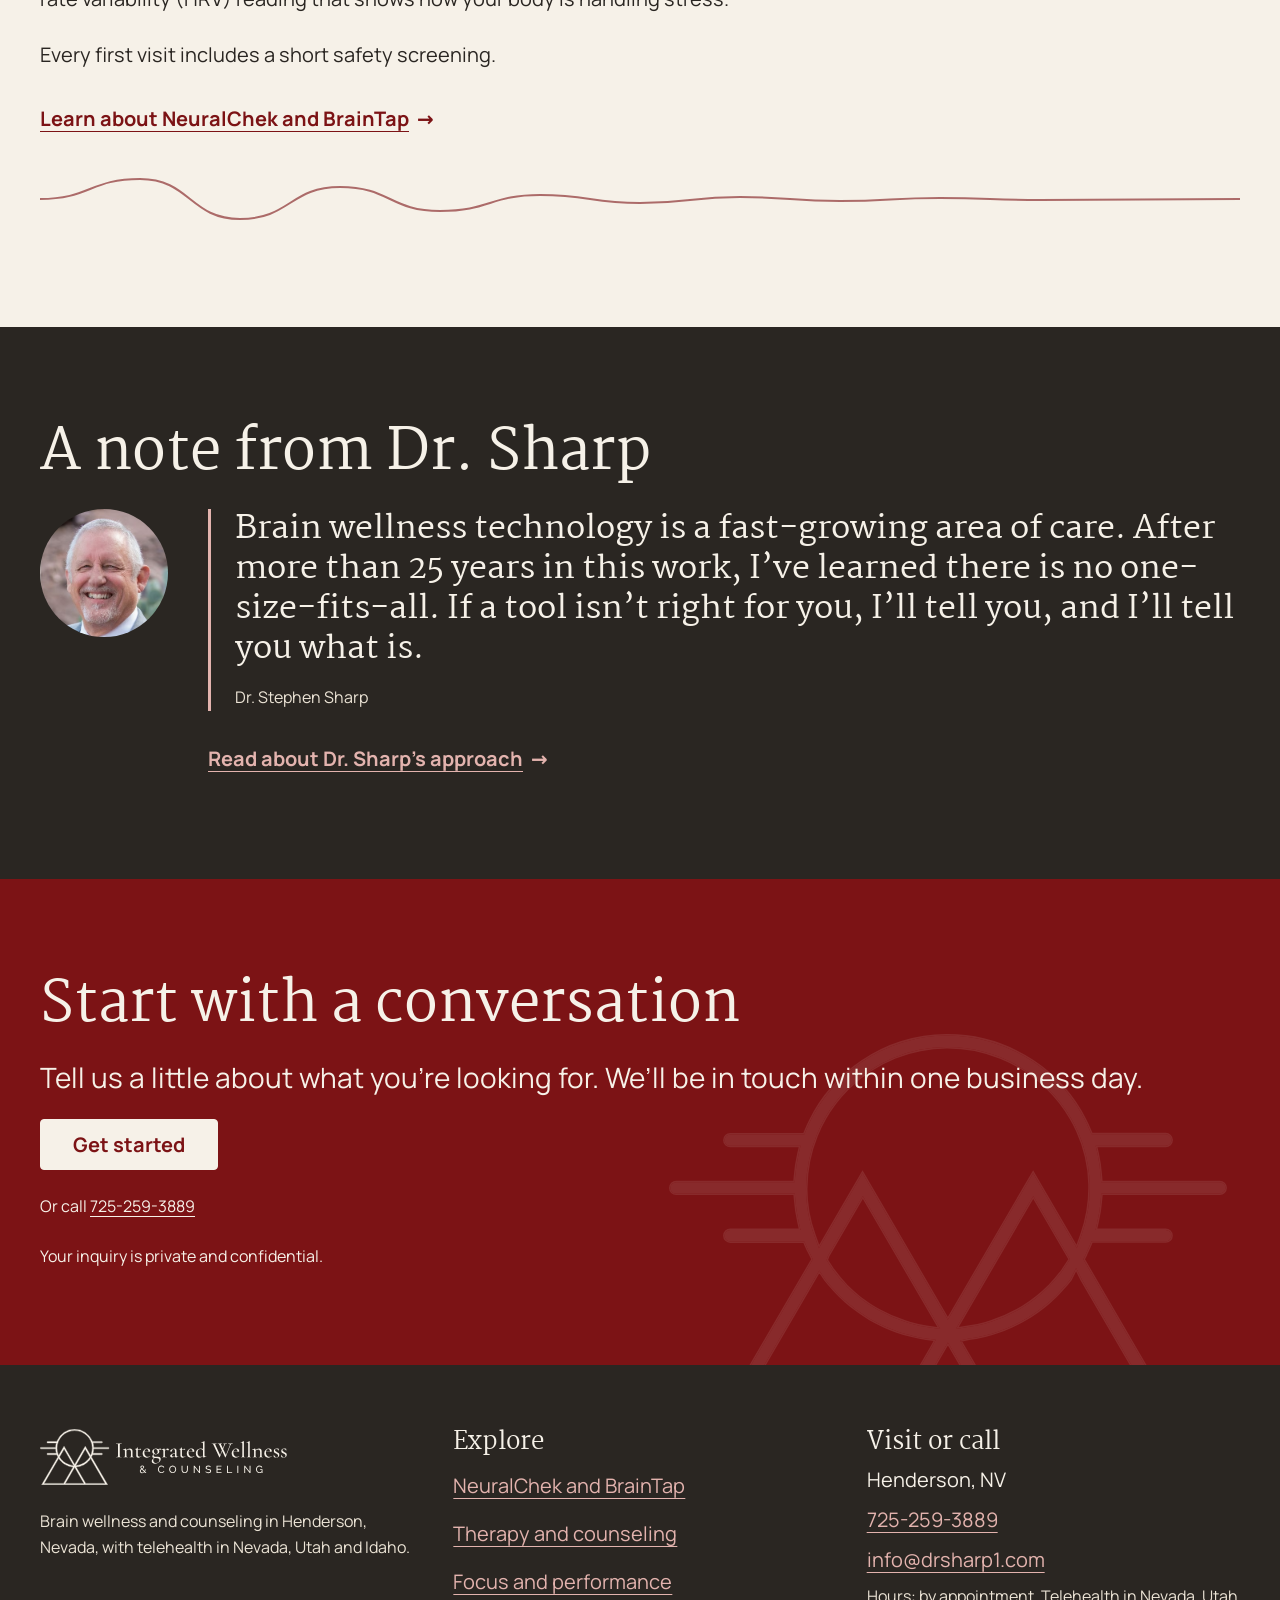
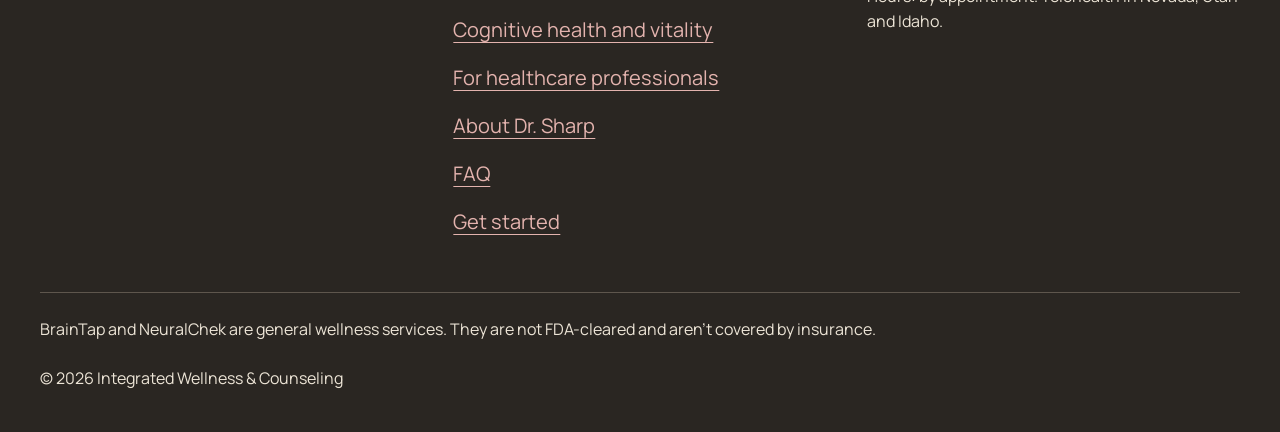
==== commit 9254c7f2: "Make email addresses clickable mailto links Every occurrence of info@drsharp1.com (footer on all nin" ====
--- a/index.html
+++ b/index.html
@@ -226,7 +226,7 @@
           <address class="stack stack--tight">
             <p>Henderson, NV</p>
             <p><a href="tel:+17252593889">725-259-3889</a></p>
-            <p>info@drsharp1.com</p>
+            <p><a href="mailto:info@drsharp1.com">info@drsharp1.com</a></p>
             <p class="meta">Hours: by appointment. Telehealth in Nevada, Utah and Idaho.</p>
           </address>
         </div>
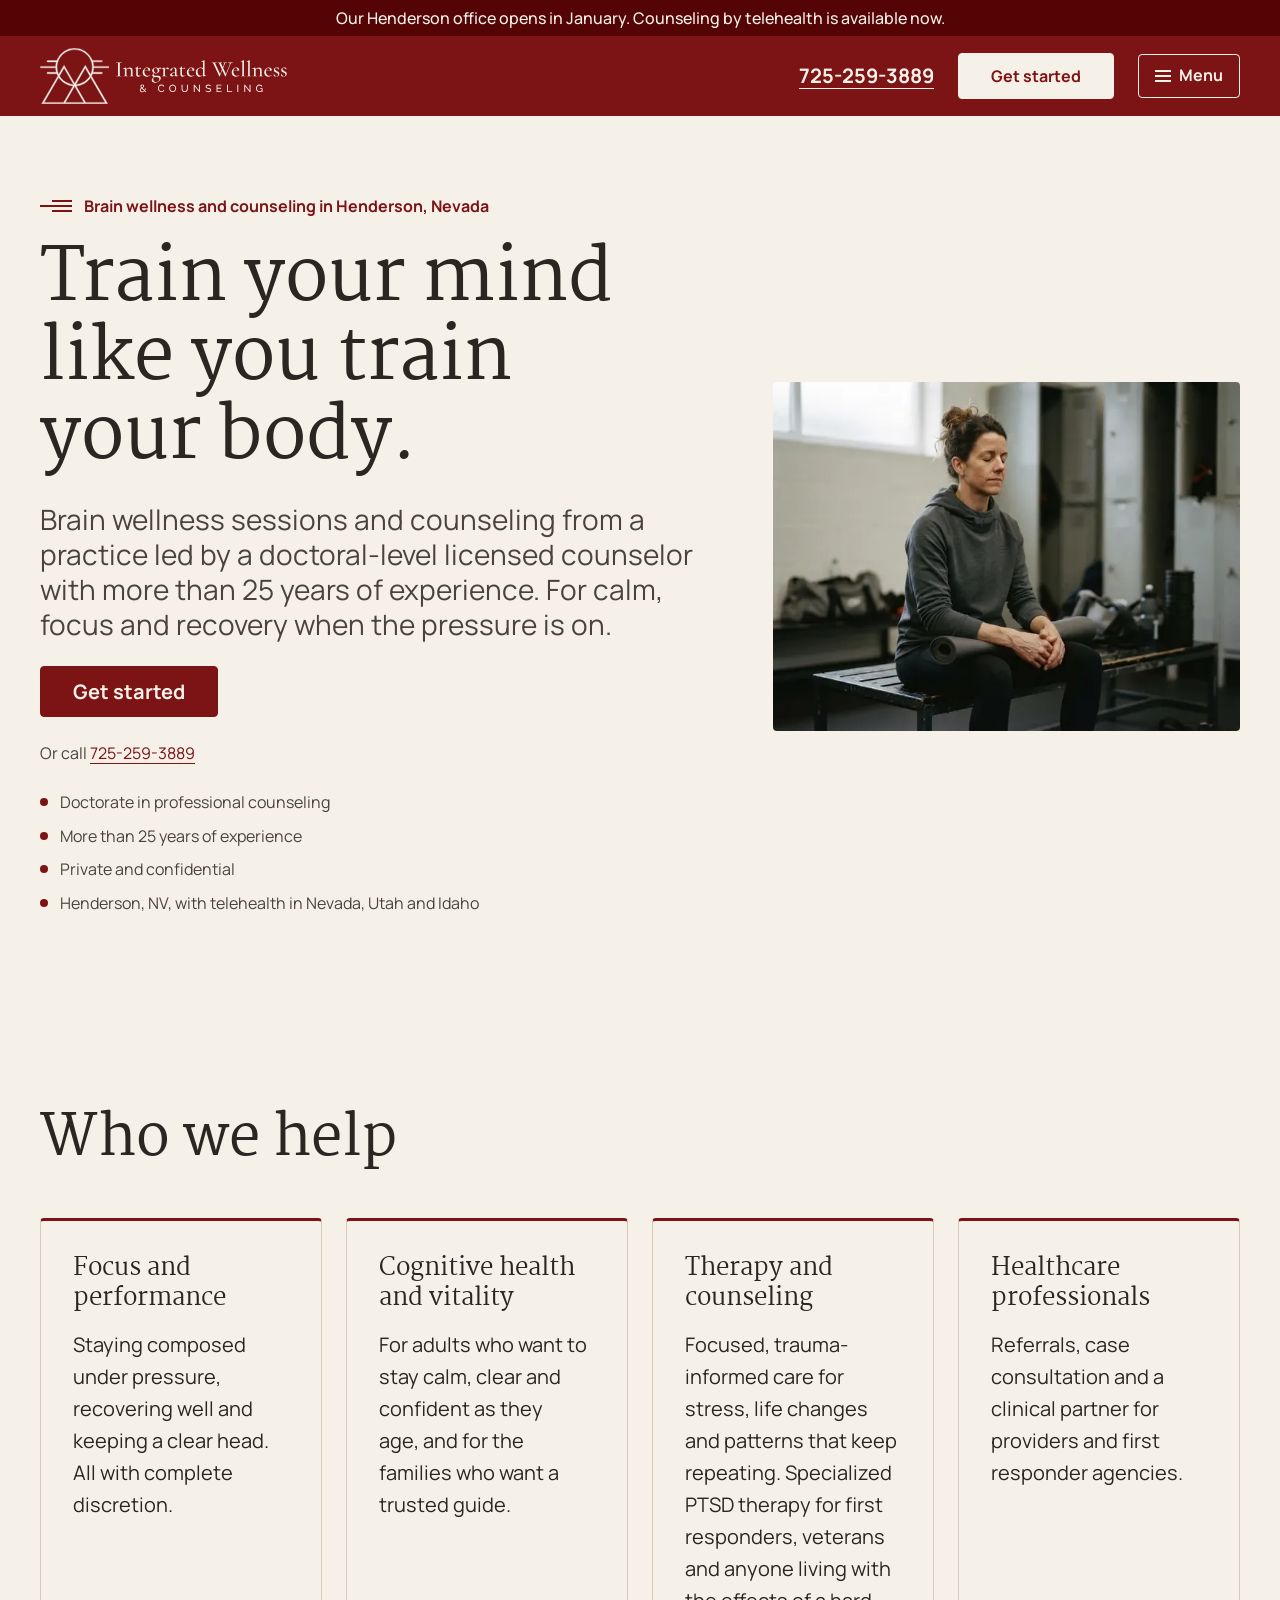
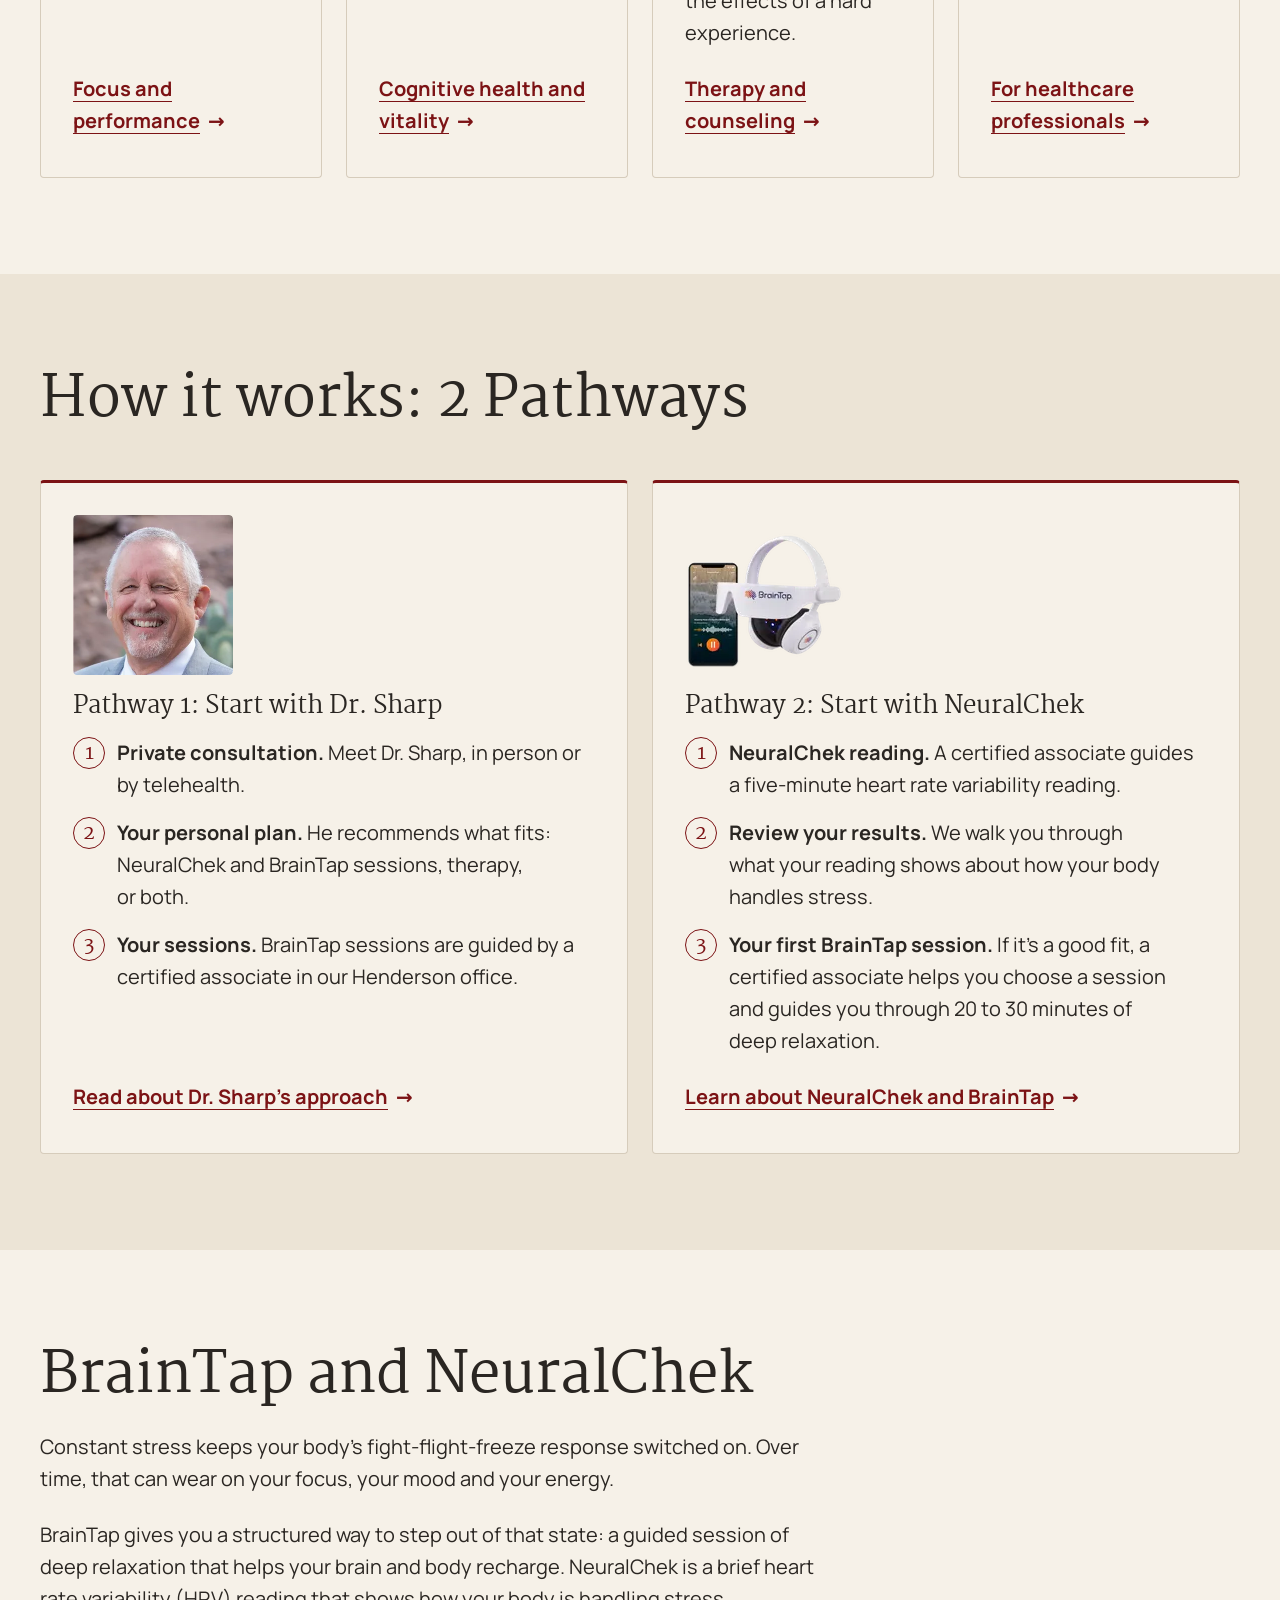
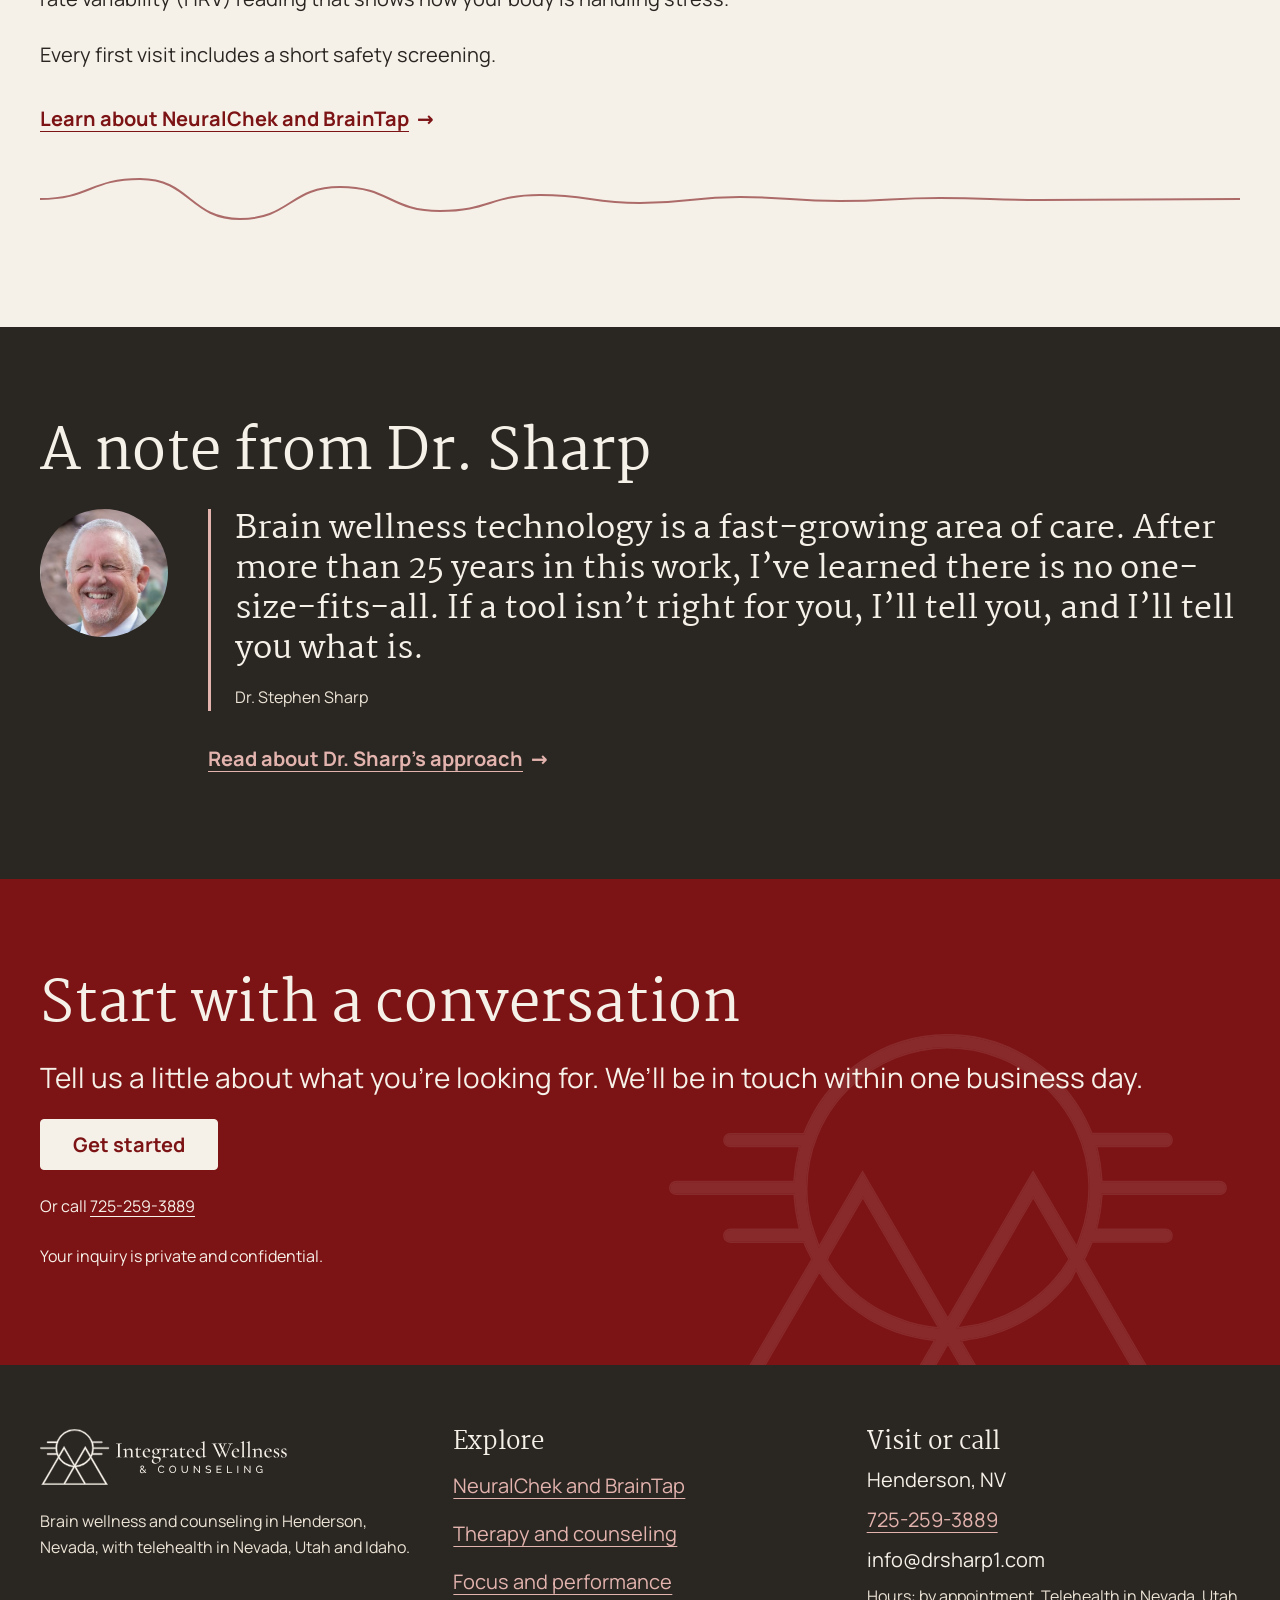
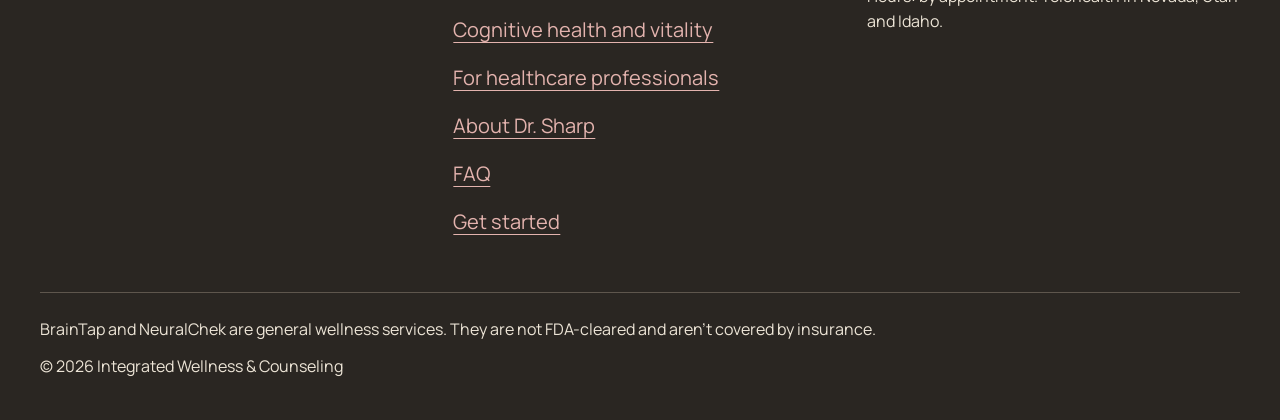
==== commit aaec6b4d: "Always stack the footer disclaimer above the copyright The footer's legal row was a wrapping flex ro" ====
--- a/index.html
+++ b/index.html
@@ -226,12 +226,12 @@
           <address class="stack stack--tight">
             <p>Henderson, NV</p>
             <p><a href="tel:+17252593889">725-259-3889</a></p>
-            <p><a href="mailto:info@drsharp1.com">info@drsharp1.com</a></p>
+            <p>info@drsharp1.com</p>
             <p class="meta">Hours: by appointment. Telehealth in Nevada, Utah and Idaho.</p>
           </address>
         </div>
       </div>
-      <div class="site-footer__legal cluster">
+      <div class="site-footer__legal">
         <p class="meta site-footer__note">BrainTap and NeuralChek are general wellness services. They are not FDA-cleared and aren’t covered by insurance.</p>
         <p class="meta">&copy; 2026 Integrated Wellness &amp; Counseling</p>
         <!-- TODO: add links to privacy.html and accessibility.html once those pages exist -->
--- a/assets/css/styles.css
+++ b/assets/css/styles.css
@@ -934,14 +934,15 @@
     align-items: center;
     min-height: var(--tap-target);
   }
-  /* Wellness note: its own full-width line above the copyright */
-  .site-footer__note { flex-basis: 100%; max-width: none; }
+  /* Bottom of the footer: wellness note above the copyright, stacked at every width */
   .site-footer__legal {
-    --cluster-gap: var(--space-24);
+    display: grid;
+    gap: var(--space-12);
     margin-top: var(--space-48);
     padding-top: var(--space-24);
     border-top: var(--border-width) solid var(--rule);
   }
+  .site-footer__note { max-width: none; }
 }
 
 /* --------------------------------------------------------------------------
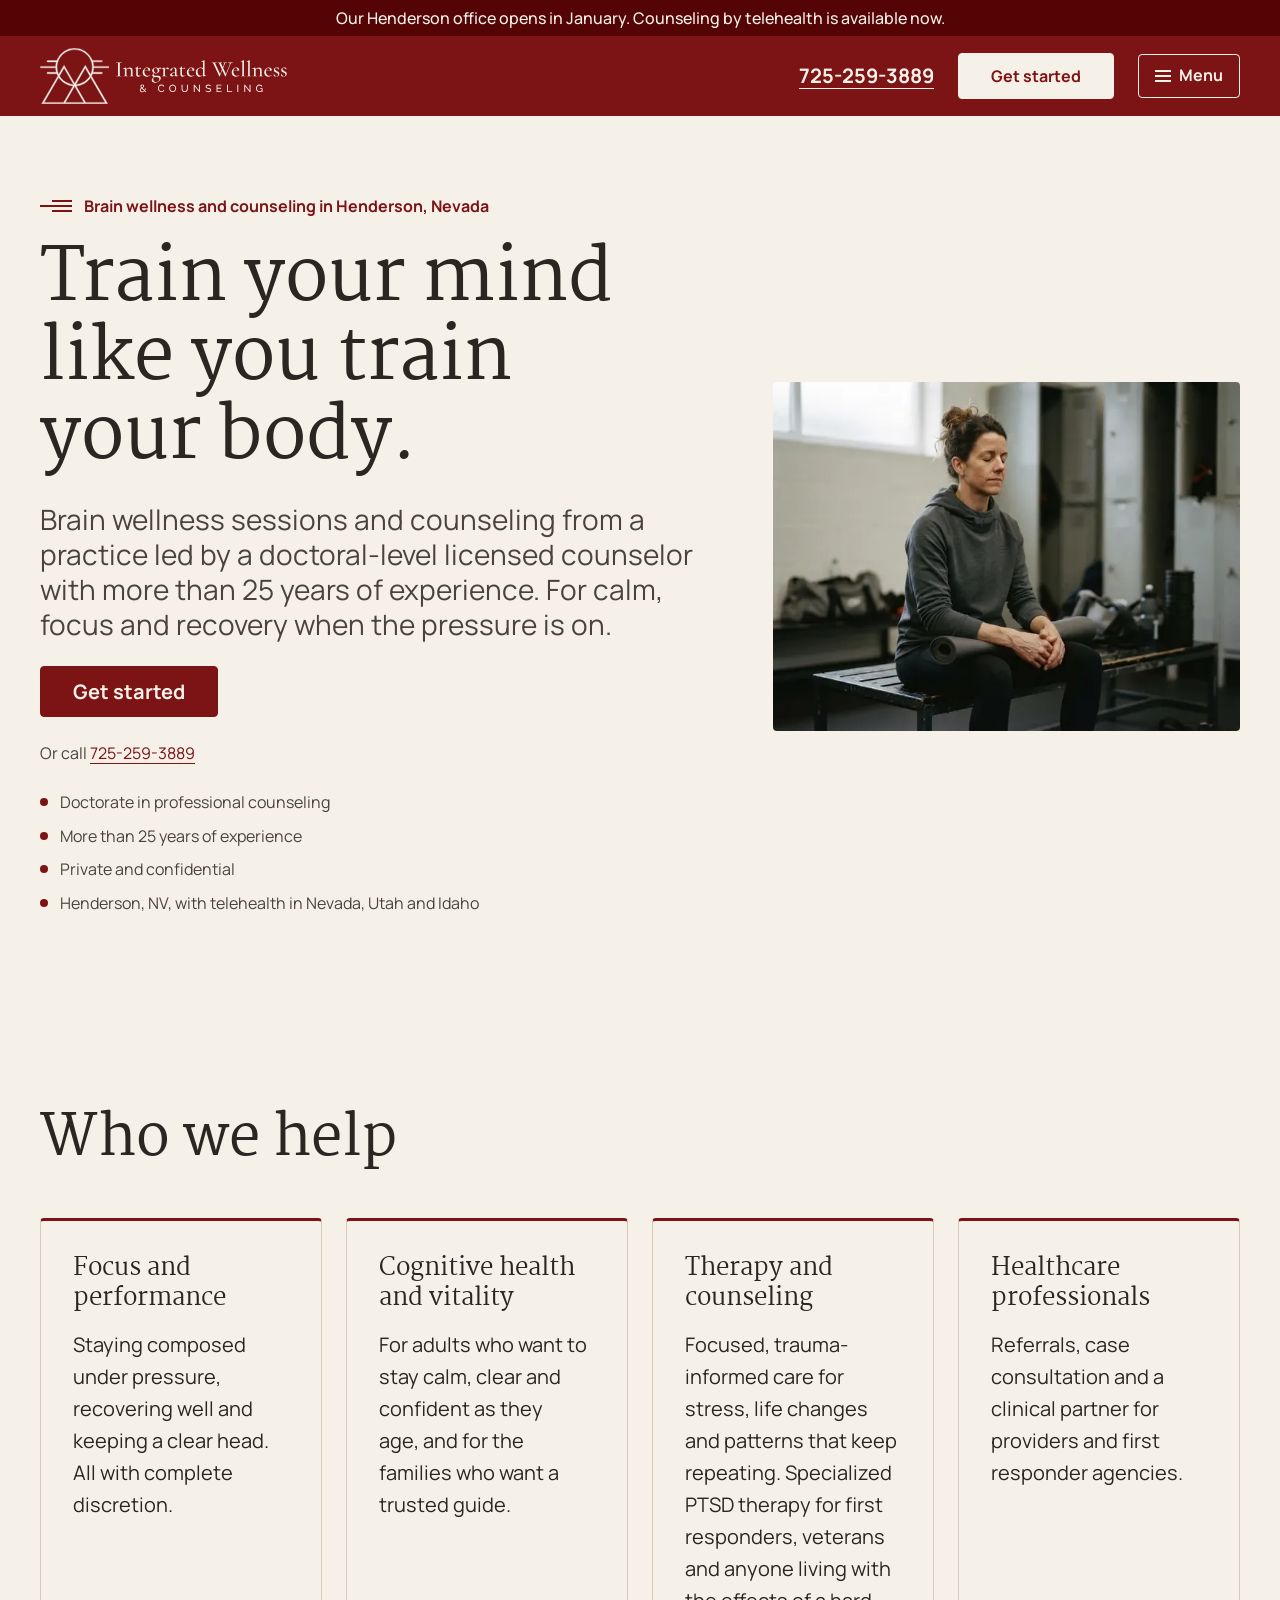
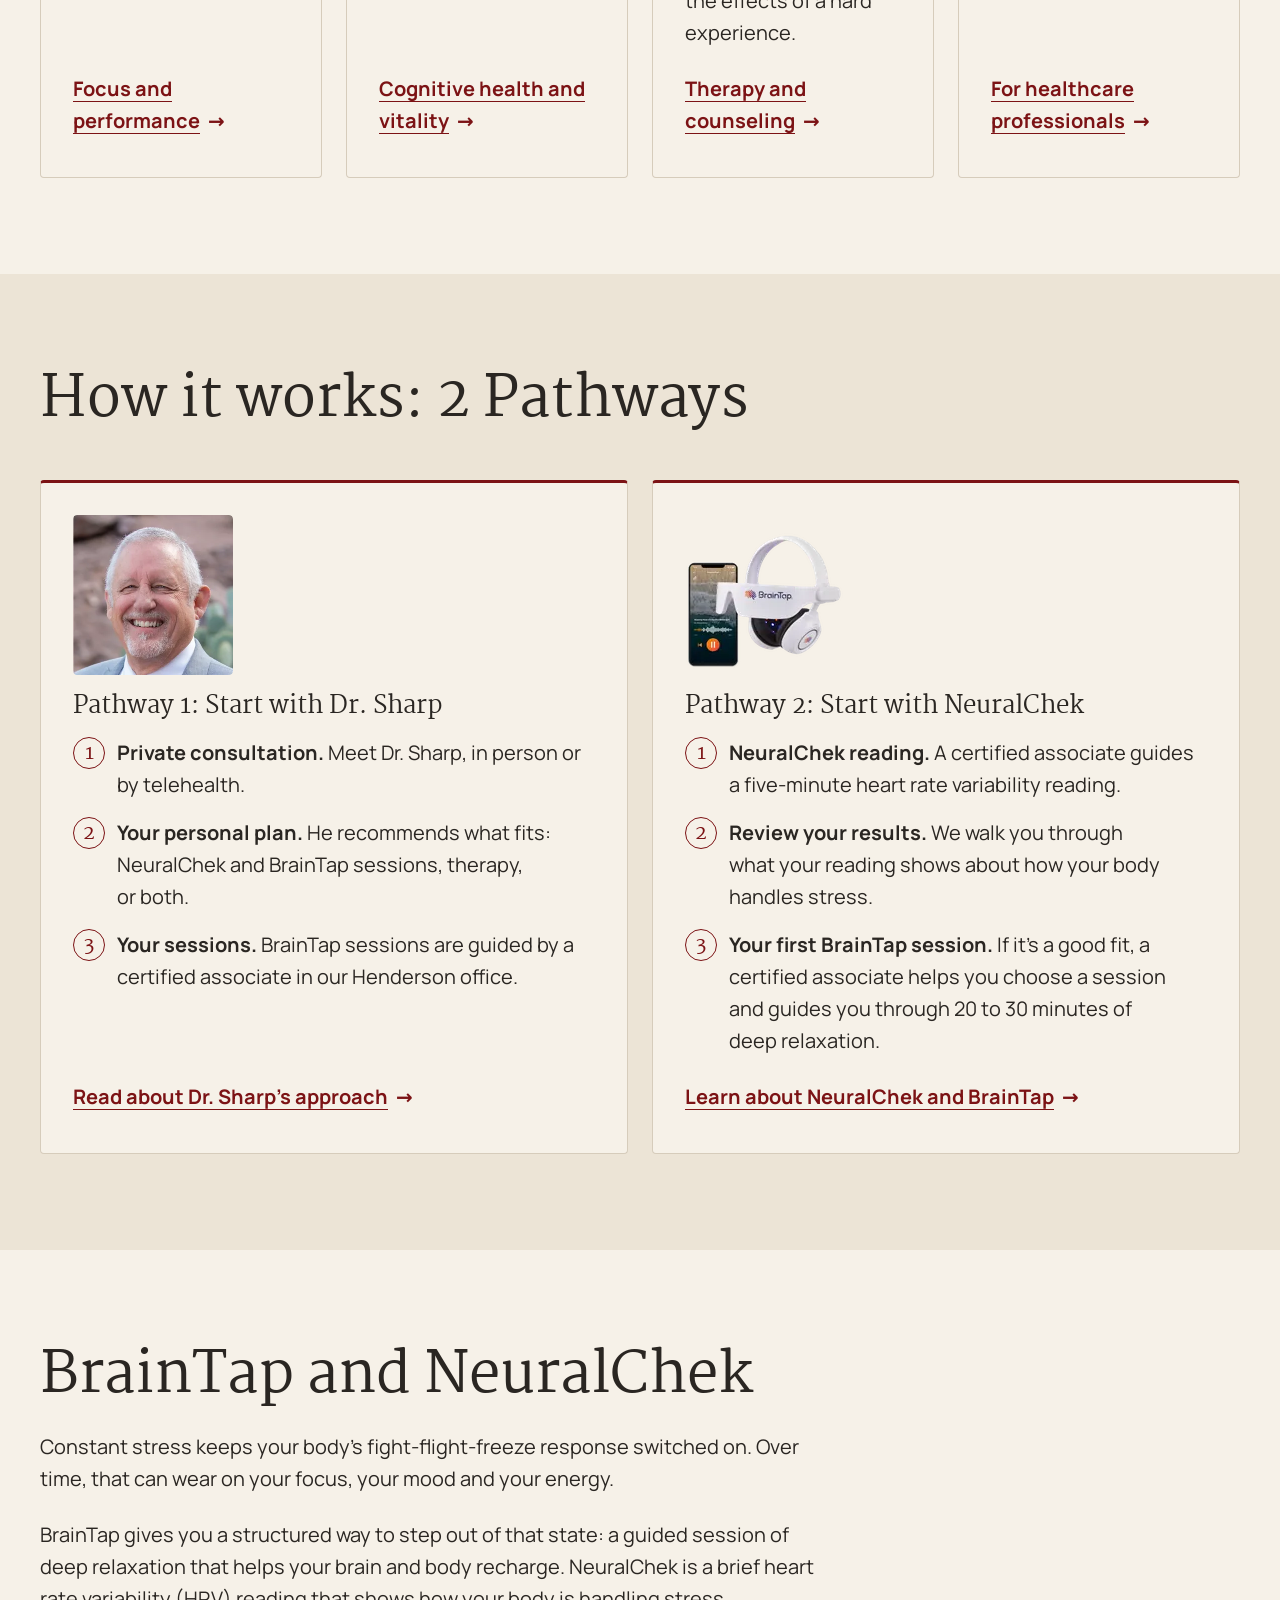
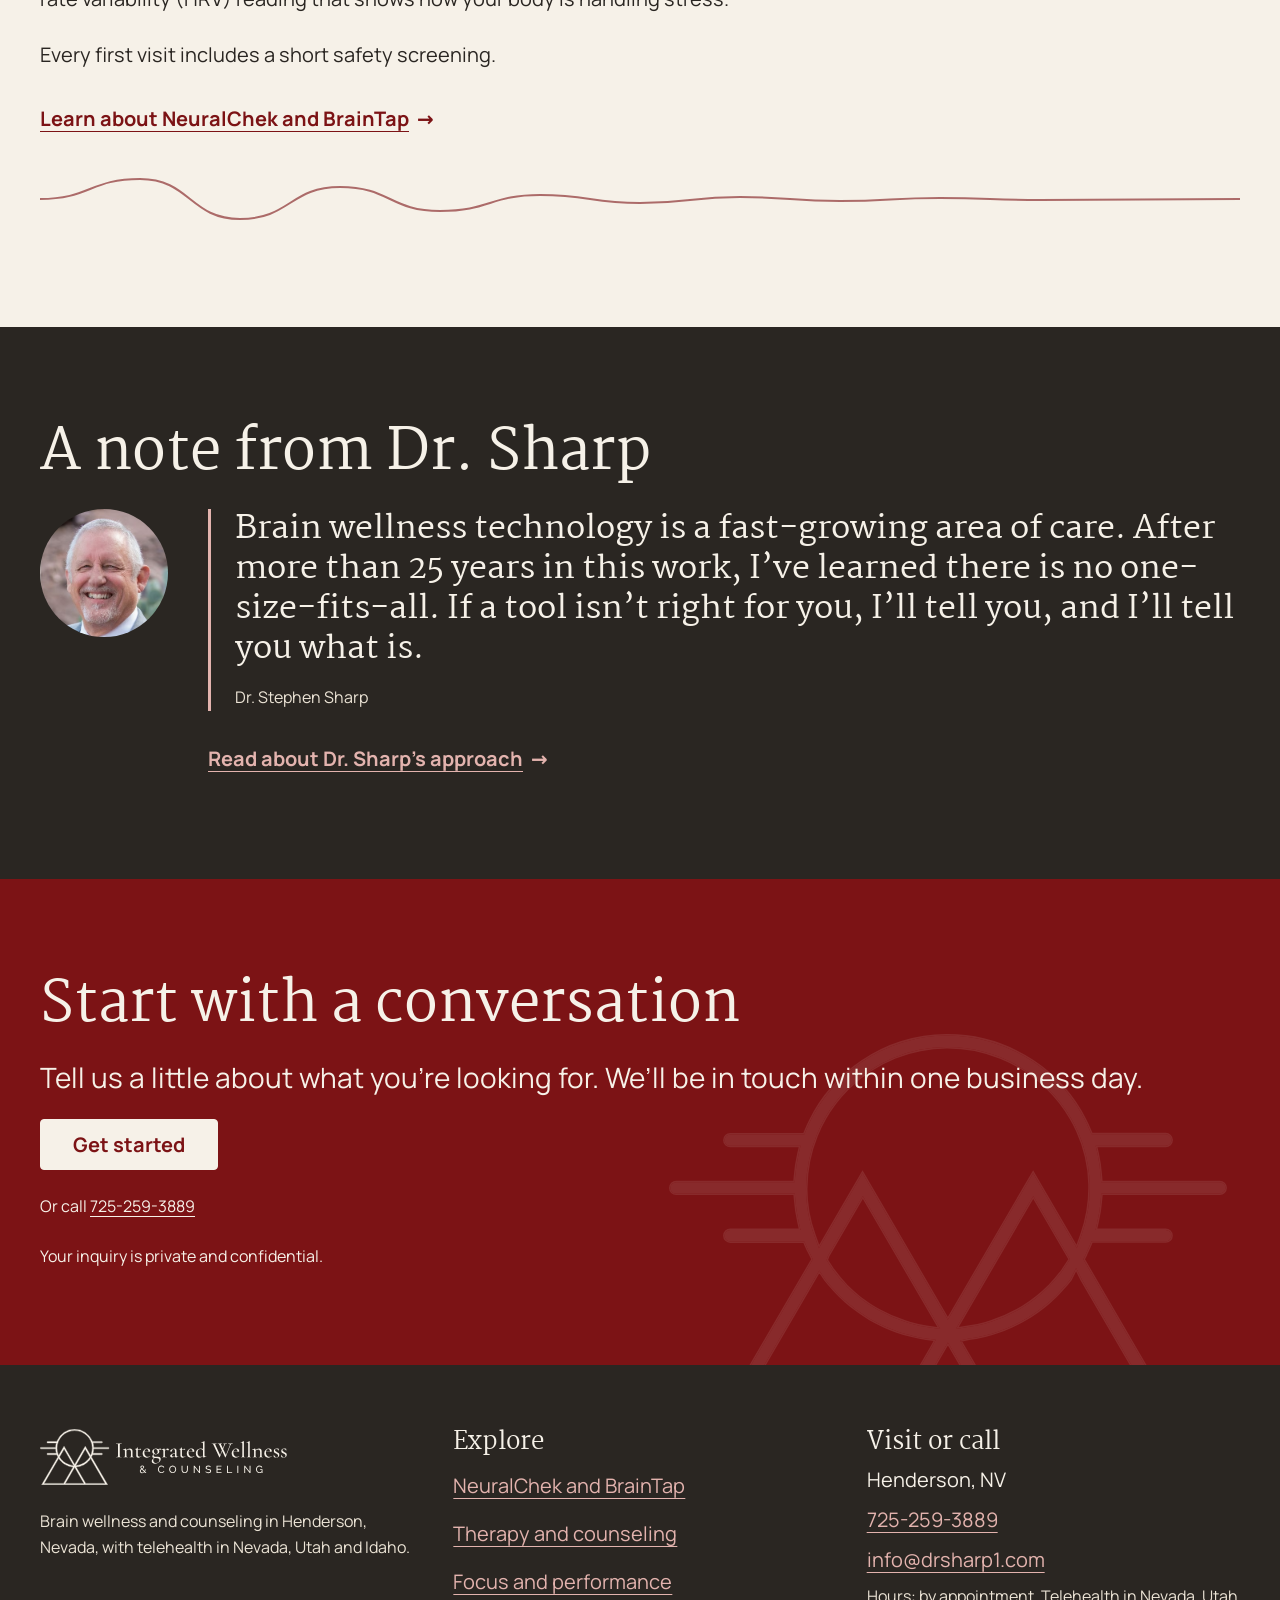
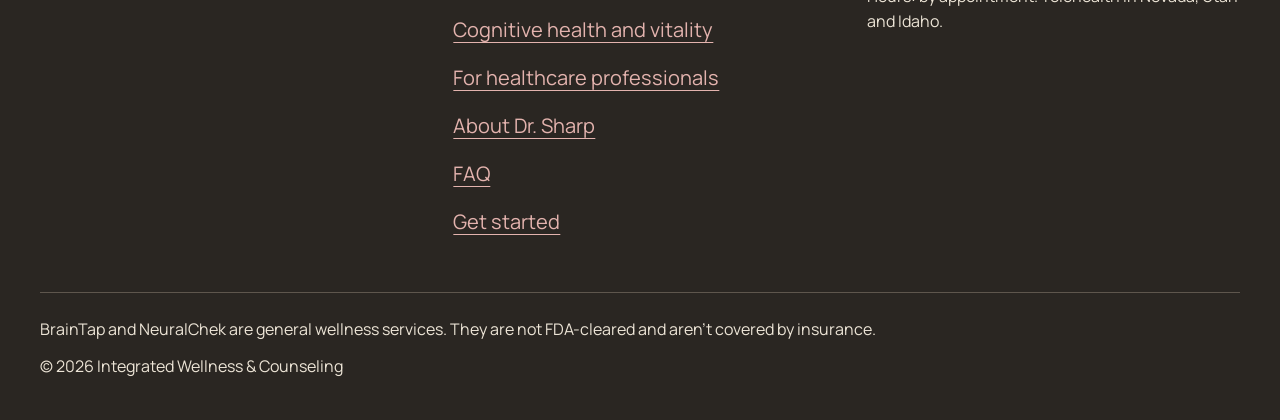
==== commit 0b541c44: "Merge pull request #2 from sharpinit/footer-stack Always stack the footer disclaimer above the copyr" ====
--- a/index.html
+++ b/index.html
@@ -226,7 +226,7 @@
           <address class="stack stack--tight">
             <p>Henderson, NV</p>
             <p><a href="tel:+17252593889">725-259-3889</a></p>
-            <p>info@drsharp1.com</p>
+            <p><a href="mailto:info@drsharp1.com">info@drsharp1.com</a></p>
             <p class="meta">Hours: by appointment. Telehealth in Nevada, Utah and Idaho.</p>
           </address>
         </div>
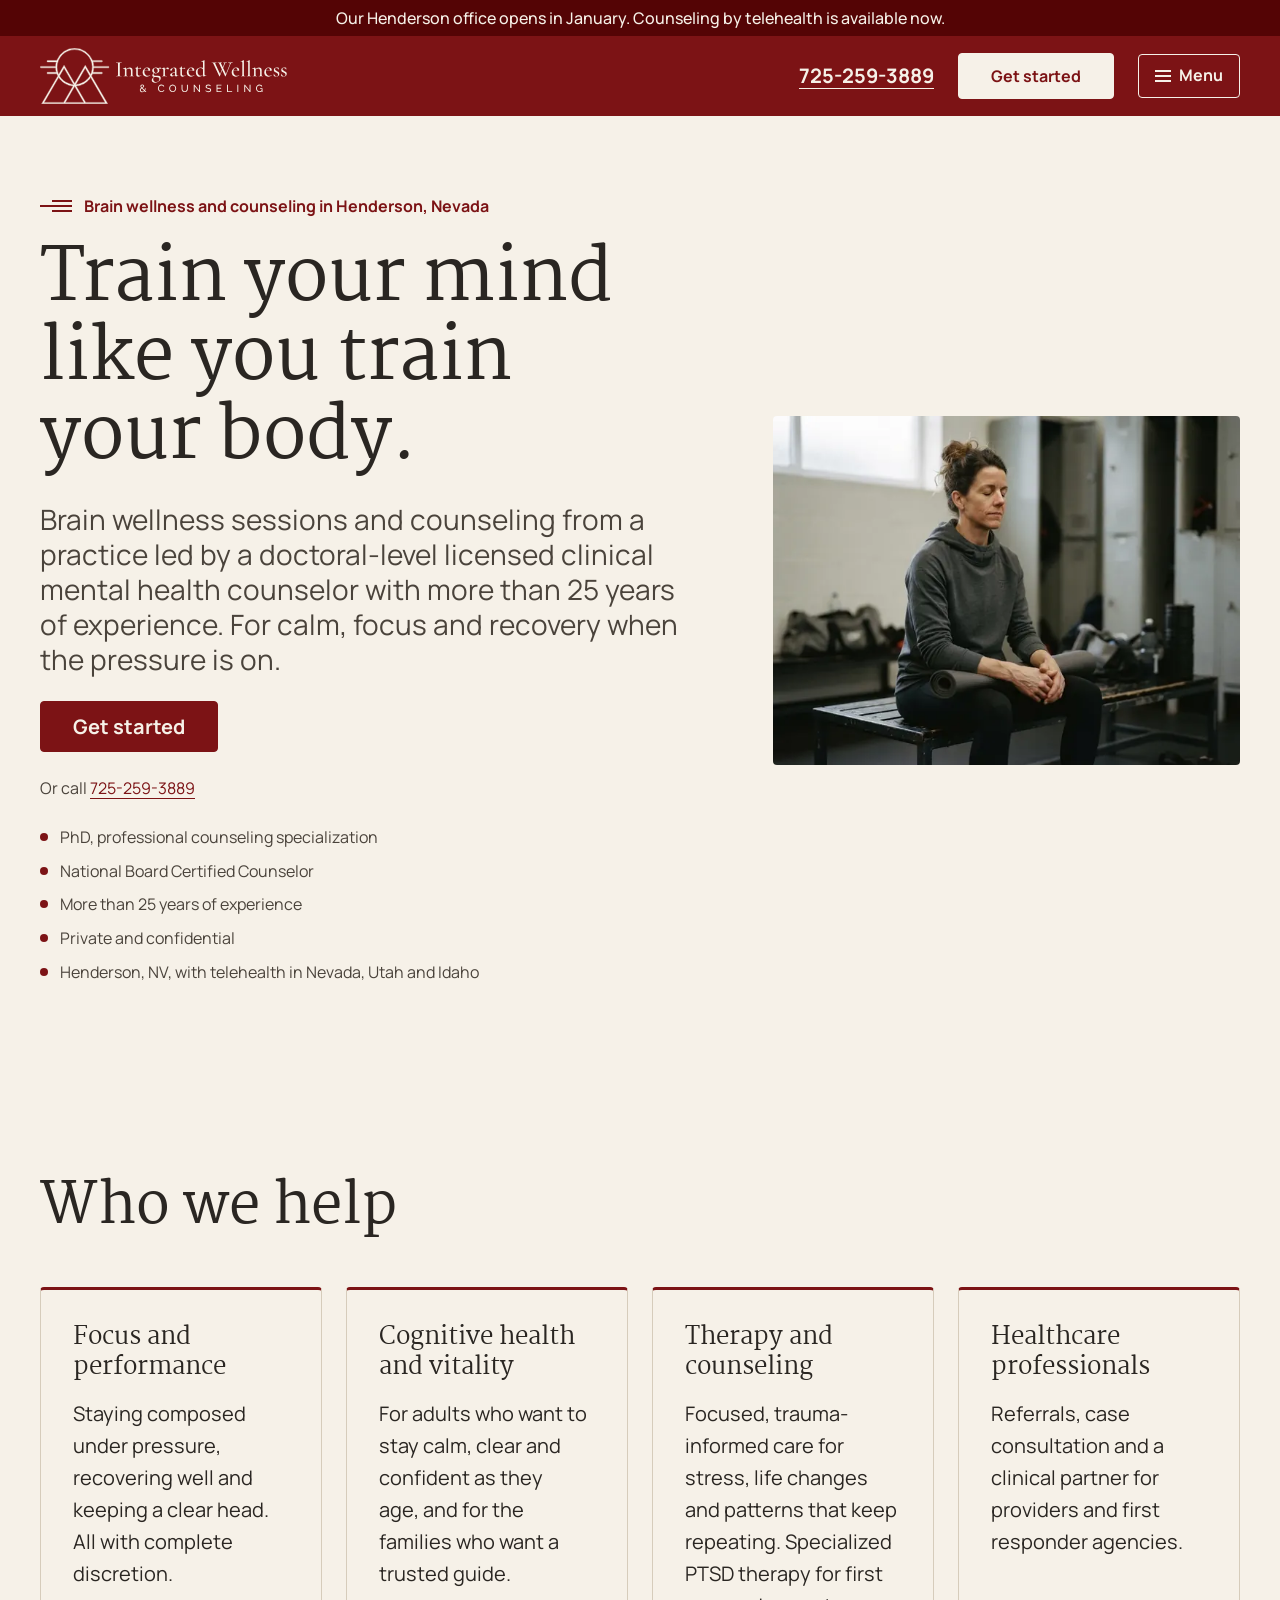
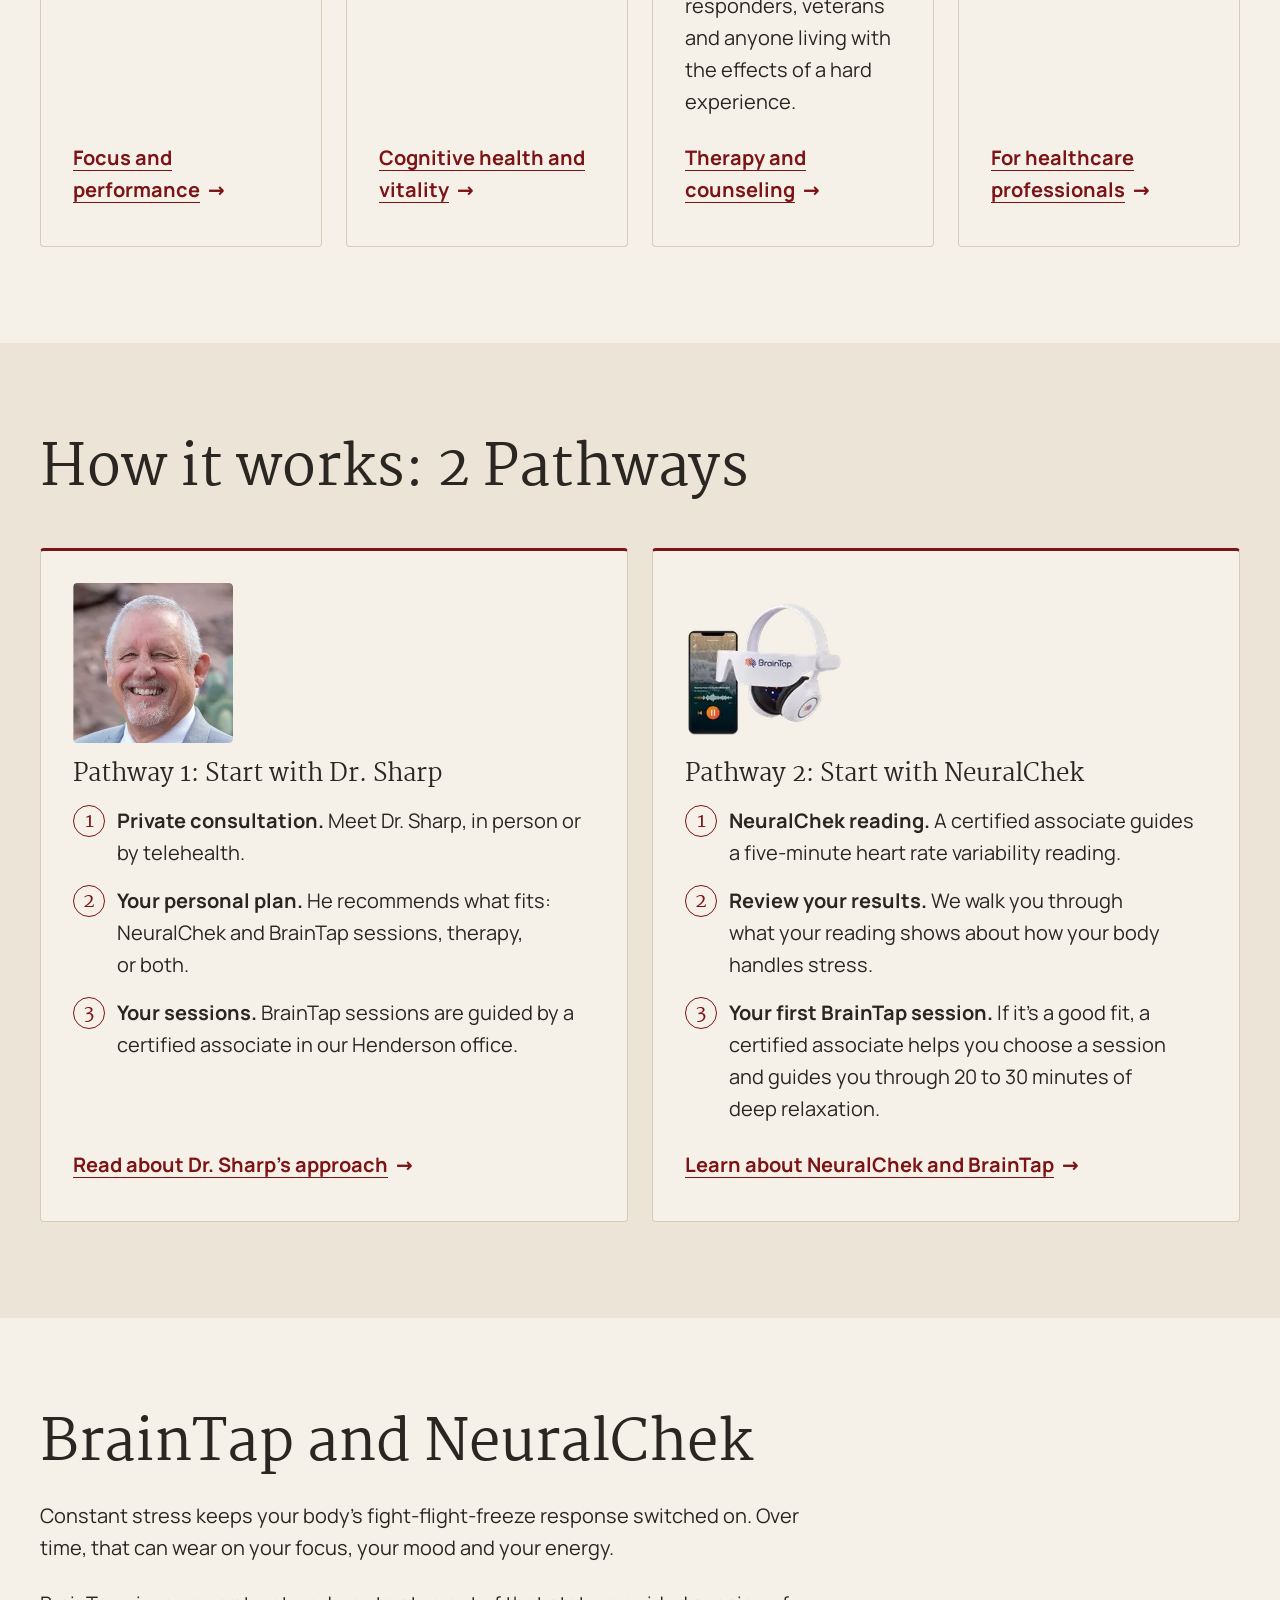
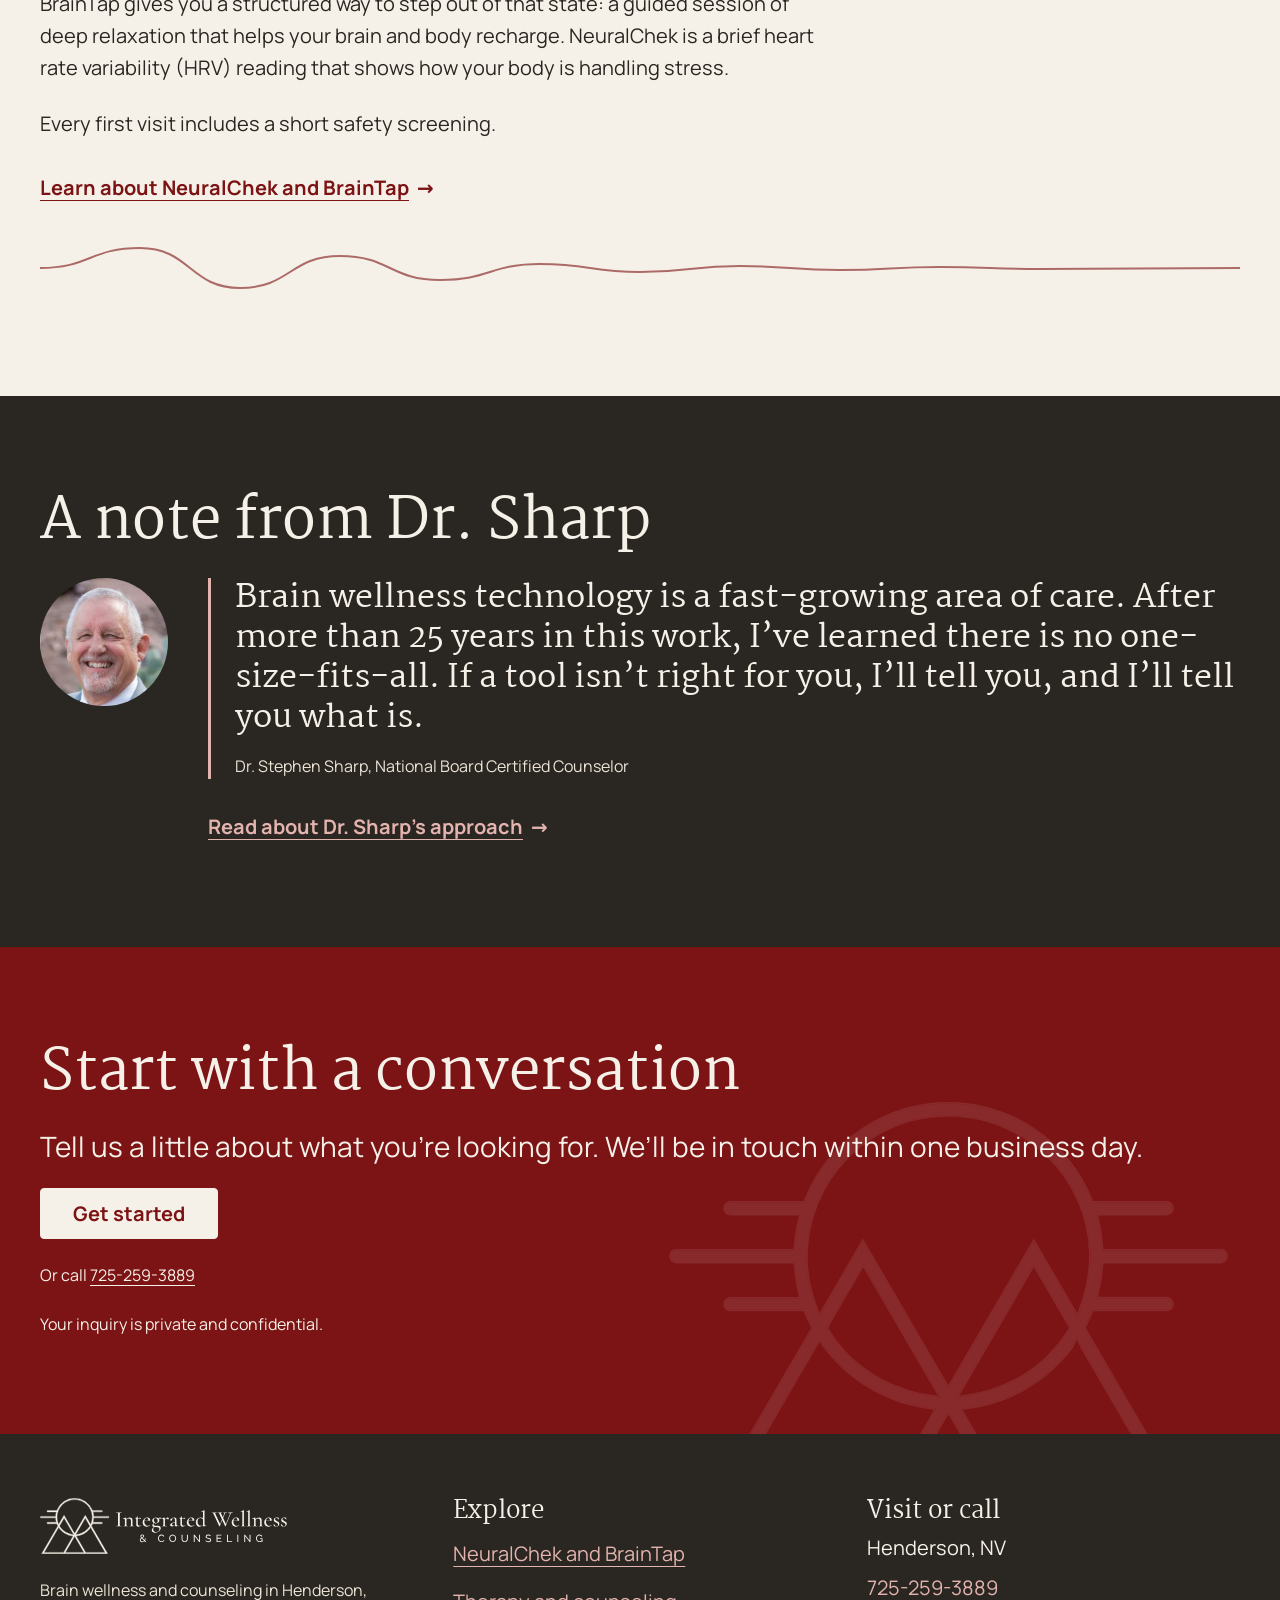
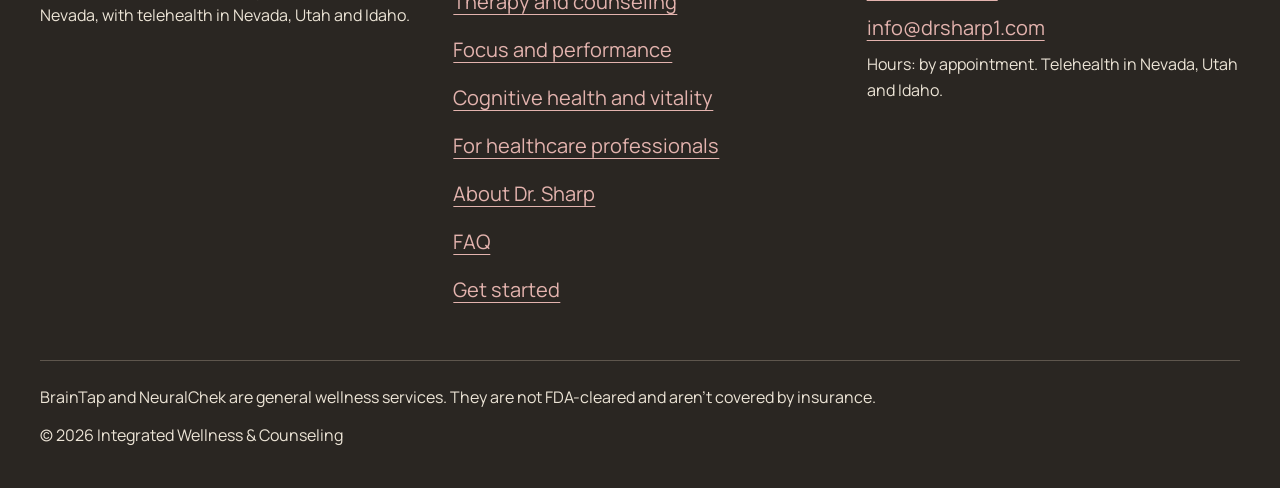
==== commit 3fbb622d: "Standardize Dr. Sharp's credential wording across the site Use "licensed clinical mental health coun" ====
--- a/index.html
+++ b/index.html
@@ -2,11 +2,19 @@
 <html lang="en">
 <head>
   <meta charset="utf-8">
+  <!-- Google Analytics (GA4) -->
+  <script async src="https://www.googletagmanager.com/gtag/js?id=G-Z3F29K48T2"></script>
+  <script>
+    window.dataLayer = window.dataLayer || [];
+    function gtag(){dataLayer.push(arguments);}
+    gtag('js', new Date());
+    gtag('config', 'G-Z3F29K48T2');
+  </script>
   <meta name="viewport" content="width=device-width, initial-scale=1, viewport-fit=cover">
   <title>Brain Wellness and Counseling in Henderson, NV | Dr. Stephen Sharp</title>
   <meta name="claude:viewport-fit-sides" content="cover">
-  <meta name="description" content="Brain wellness sessions (NeuralChek and BrainTap) and counseling with Dr. Stephen Sharp, a doctoral-level licensed counselor in Henderson, Nevada. Telehealth in Nevada, Utah and Idaho.">
-  <link rel="canonical" href="https://drsharp.org/">
+  <meta name="description" content="Brain wellness sessions (NeuralChek and BrainTap) and counseling with Dr. Stephen Sharp, a doctoral-level licensed clinical mental health counselor in Henderson, Nevada. Telehealth in Nevada, Utah and Idaho.">
+  <link rel="canonical" href="https://www.drsharp.org/">
   <meta name="theme-color" content="#7c1315">
   <meta name="format-detection" content="telephone=no">
 
@@ -23,20 +31,20 @@
   <meta property="og:type" content="website">
   <meta property="og:site_name" content="Integrated Wellness &amp; Counseling">
   <meta property="og:title" content="Train your mind like you train your body">
-  <meta property="og:description" content="Brain wellness sessions (NeuralChek and BrainTap) and counseling with Dr. Stephen Sharp, a doctoral-level licensed counselor in Henderson, Nevada. Telehealth in Nevada, Utah and Idaho.">
-  <meta property="og:url" content="https://drsharp.org/">
-  <meta property="og:image" content="https://drsharp.org/assets/img/og-image.jpg">
+  <meta property="og:description" content="Brain wellness sessions (NeuralChek and BrainTap) and counseling with Dr. Stephen Sharp, a doctoral-level licensed clinical mental health counselor in Henderson, Nevada. Telehealth in Nevada, Utah and Idaho.">
+  <meta property="og:url" content="https://www.drsharp.org/">
+  <meta property="og:image" content="https://www.drsharp.org/assets/img/og-image.jpg">
   <meta property="og:locale" content="en_US">
   <meta name="twitter:card" content="summary_large_image">
   <script type="application/ld+json">
   {
     "@context": "https://schema.org",
     "@type": "LocalBusiness",
-    "@id": "https://drsharp.org/#practice",
+    "@id": "https://www.drsharp.org/#practice",
     "name": "Integrated Wellness & Counseling",
     "description": "Brain wellness sessions (NeuralChek and BrainTap) and counseling in Henderson, Nevada, with telehealth in Nevada, Utah and Idaho.",
-    "url": "https://drsharp.org/",
-    "logo": "https://drsharp.org/assets/img/logo.png",
+    "url": "https://www.drsharp.org/",
+    "logo": "https://www.drsharp.org/assets/img/logo.png",
     "telephone": "+1-725-259-3889",
     "faxNumber": "+1-928-496-2093",
     "address": {
@@ -61,7 +69,7 @@
     ],
     "paymentAccepted": "Credit card, PayPal, Zelle, Venmo",
     "founder": {
-      "@id": "https://drsharp.org/about.html#dr-sharp"
+      "@id": "https://www.drsharp.org/about.html#dr-sharp"
     }
   }
   </script>
@@ -105,10 +113,10 @@
     <div class="stack">
       <p class="eyebrow">Brain wellness and counseling in Henderson, Nevada</p>
       <h1 id="page-title">Train your mind like you train your body.</h1>
-      <p class="lead">Brain wellness sessions and counseling from a practice led by a doctoral-level licensed counselor with more than 25 years of experience. For calm, focus and recovery when the pressure is on.</p>
+      <p class="lead">Brain wellness sessions and counseling from a practice led by a doctoral-level licensed clinical mental health counselor with more than 25 years of experience. For calm, focus and recovery when the pressure is on.</p>
       <div class="cluster"><a class="btn" href="get-started.html">Get started</a></div>
       <p class="meta">Or call <a href="tel:+17252593889">725-259-3889</a></p>
-      <ul class="ticks ticks--compact" role="list"><li><span>Doctorate in professional counseling</span></li><li><span>More than 25 years of experience</span></li><li><span>Private and confidential</span></li><li><span>Henderson, NV, with telehealth in Nevada, Utah and Idaho</span></li></ul>
+      <ul class="ticks ticks--compact" role="list"><li><span>PhD, professional counseling specialization</span></li><li><span>National Board Certified Counselor</span></li><li><span>More than 25 years of experience</span></li><li><span>Private and confidential</span></li><li><span>Henderson, NV, with telehealth in Nevada, Utah and Idaho</span></li></ul>
     </div>
     <picture class="photo">
       <img
@@ -191,7 +199,7 @@
         <div class="stack">
         <blockquote class="note stack">
           <p class="note__quote">Brain wellness technology is a fast-growing area of care. After more than 25 years in this work, I’ve learned there is no one-size-fits-all. If a tool isn’t right for you, I’ll tell you, and I’ll tell you what is.</p>
-          <footer class="meta">Dr. Stephen Sharp</footer>
+          <footer class="meta">Dr. Stephen Sharp, National Board Certified Counselor</footer>
         </blockquote>
         <a class="link-arrow" href="about.html">Read about Dr. Sharp’s approach</a>
         </div>
